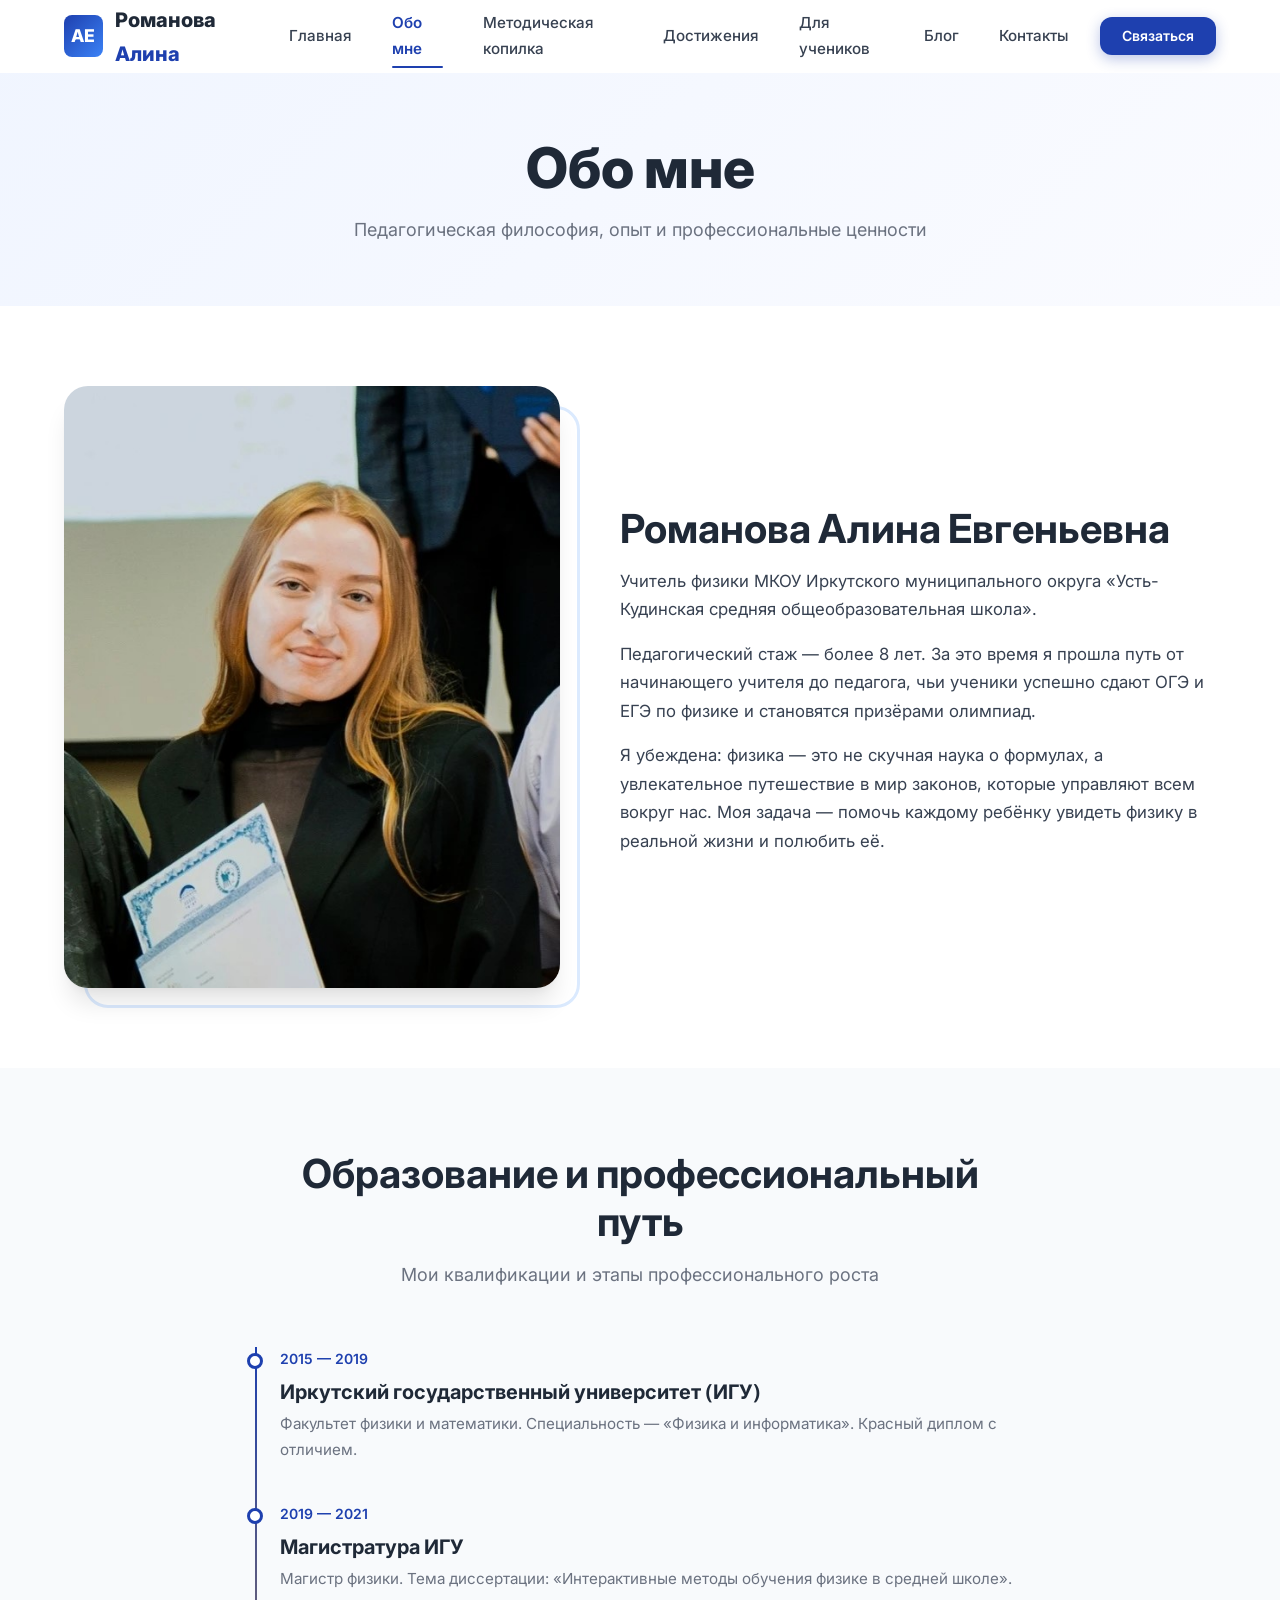
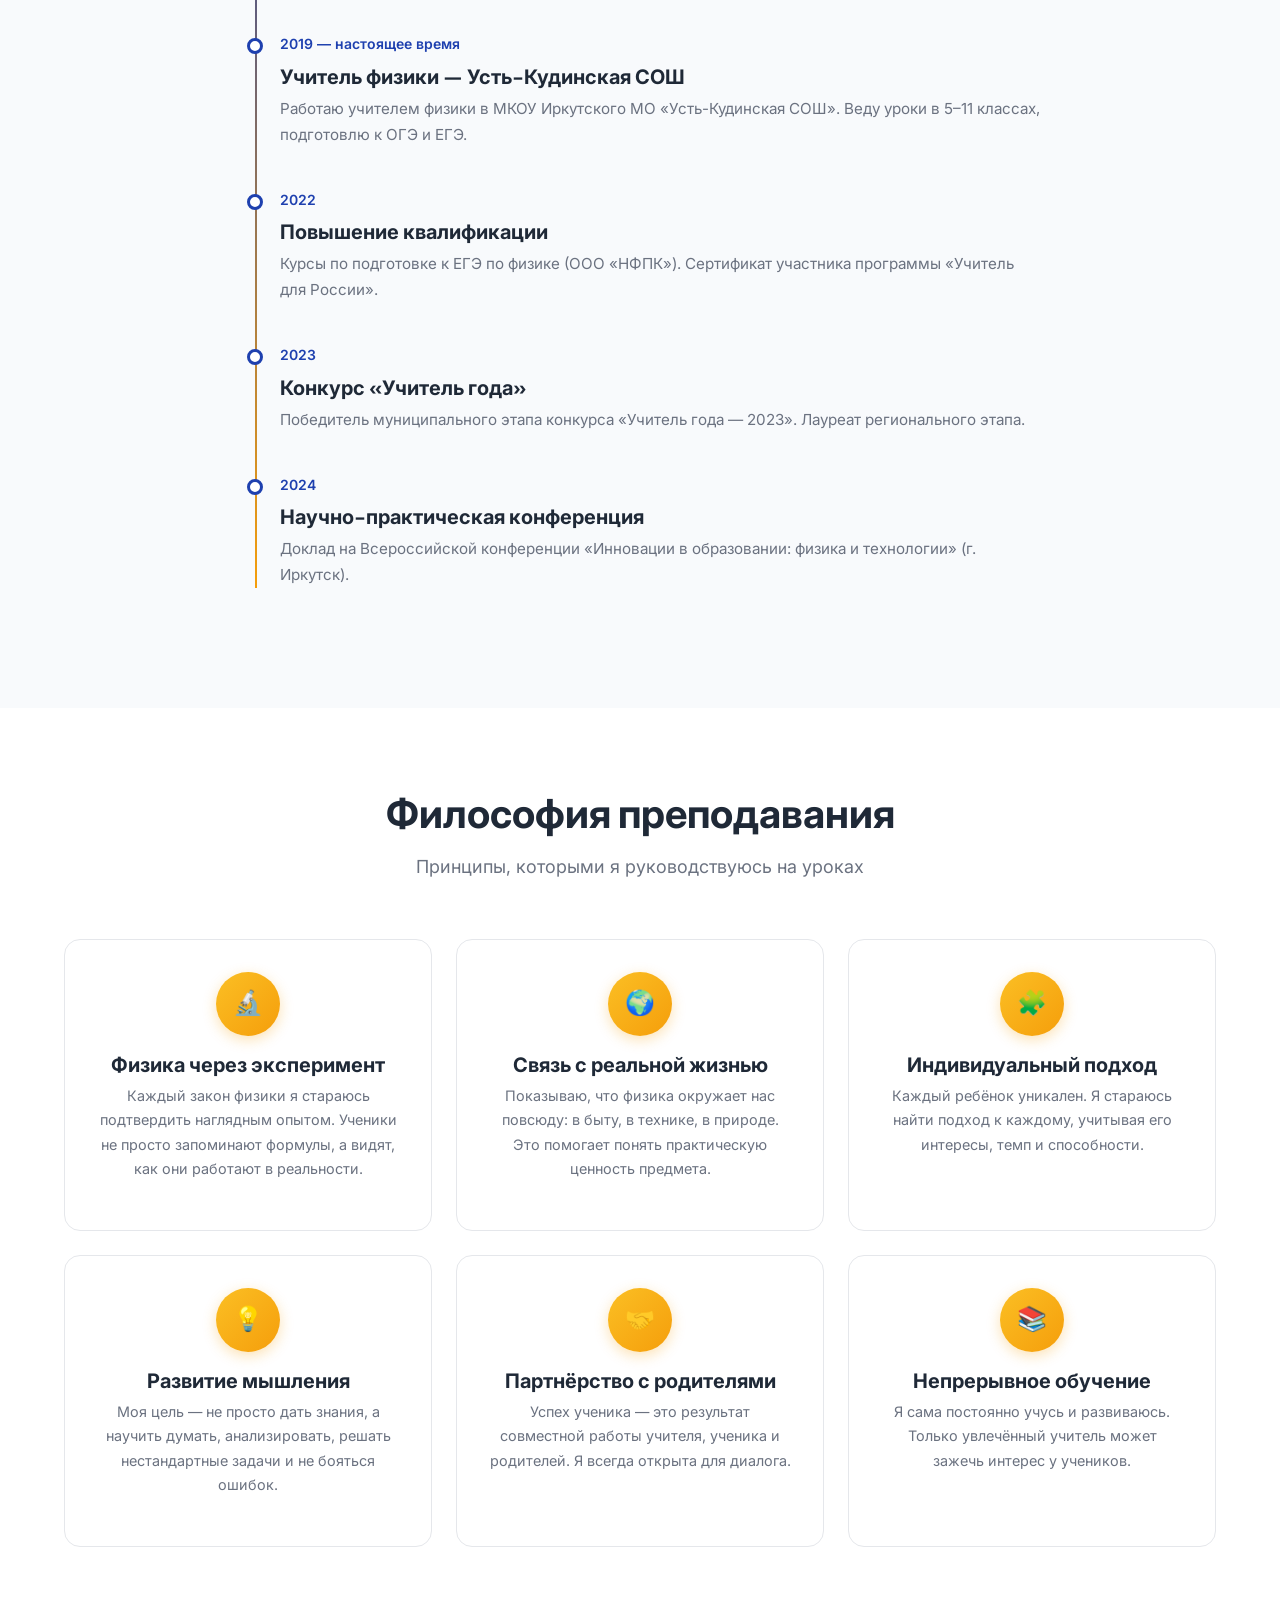
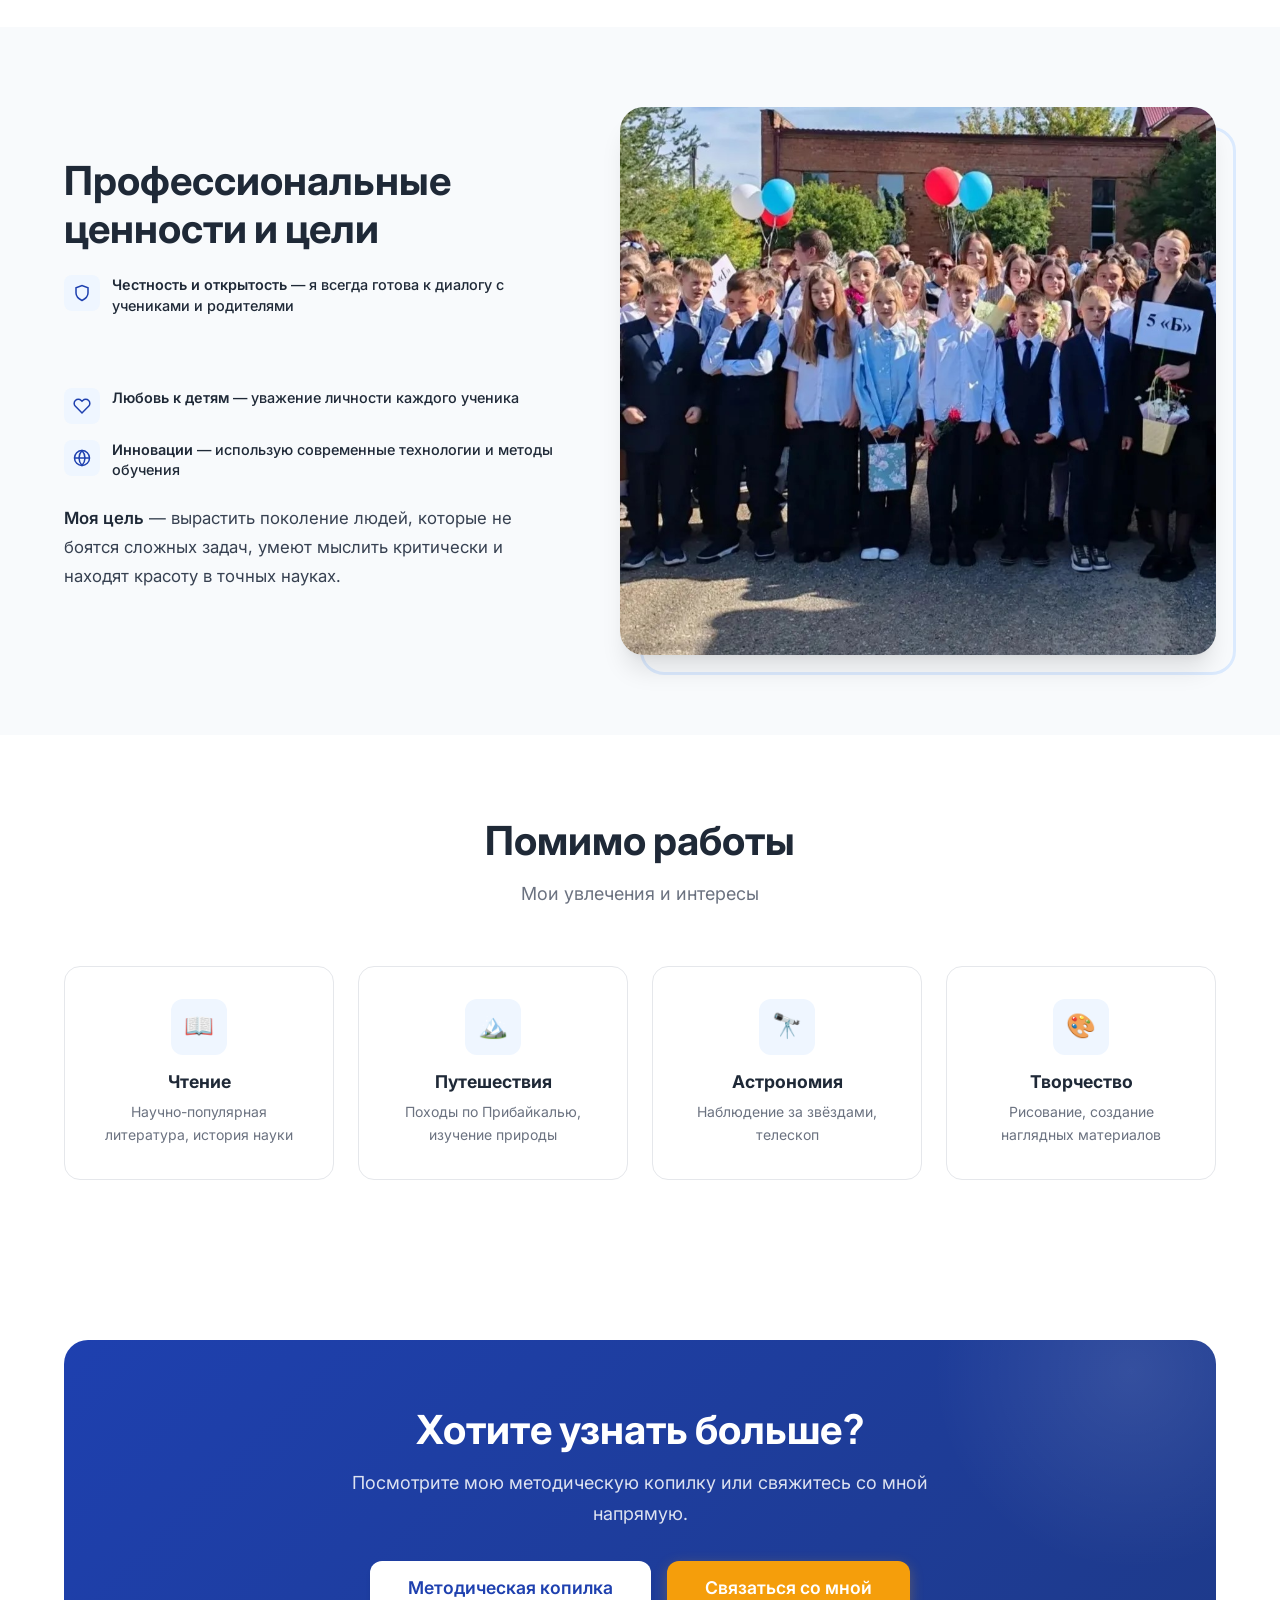
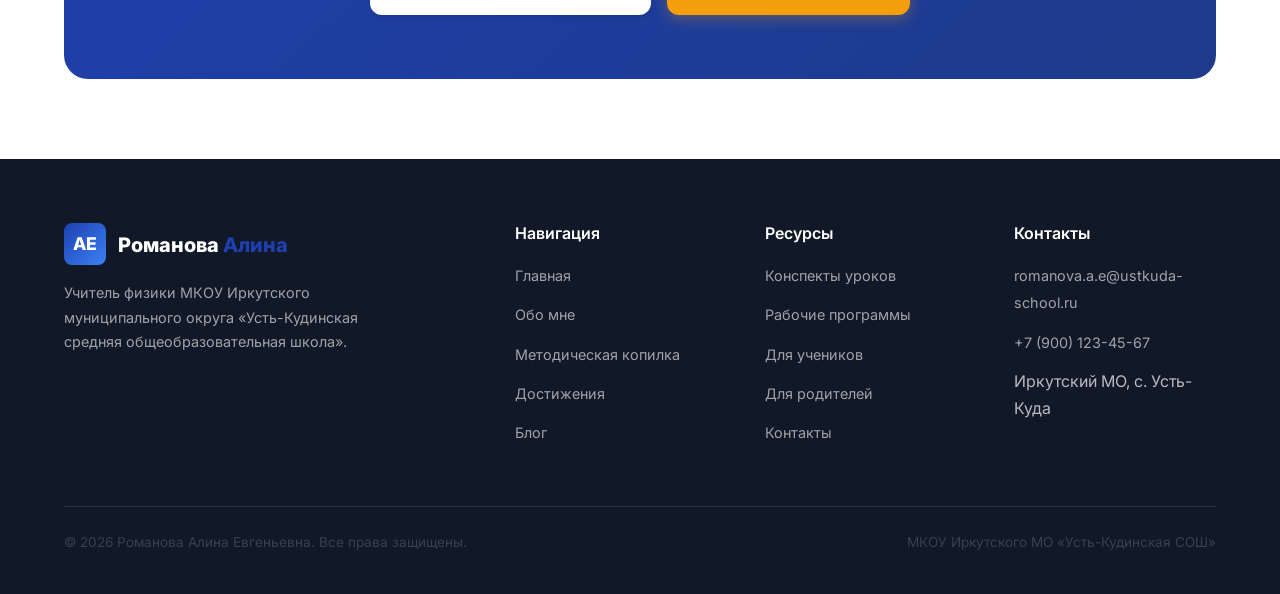
==== about.html @ 82c0e221 "🎓 Первый коммит: персональный сайт педагога" ====
<!DOCTYPE html>
<html lang="ru">
<head>
  <meta charset="UTF-8">
  <meta name="viewport" content="width=device-width, initial-scale=1.0">
  <title>Обо мне — Романова Алина Евгеньевна | Учитель физики</title>
  <meta name="description" content="Биография, философия преподавания и профессиональные ценности учителя физики Романовой Алины Евгеньевны.">
  <meta name="keywords" content="Романова Алина Евгеньевна, учитель физики, биография, философия преподавания">

  <link rel="icon" type="image/svg+xml" href="assets/img/favicon.svg">
  <link rel="preconnect" href="https://fonts.googleapis.com">
  <link rel="preconnect" href="https://fonts.gstatic.com" crossorigin>
  <link href="https://fonts.googleapis.com/css2?family=Inter:wght@400;500;600;700&family=Plus+Jakarta+Sans:wght@600;700;800&display=swap" rel="stylesheet">
  <link rel="stylesheet" href="assets/css/style.css">
</head>
<body>

  <!-- ===== ШАПКА ===== -->
  <header class="header">
    <div class="container header-inner">
      <a href="index.html" class="logo">
        <div class="logo-icon">АЕ</div>
        <div class="logo-text">Романова <span>Алина</span></div>
      </a>
      <nav class="nav">
        <a href="index.html" class="nav-link">Главная</a>
        <a href="about.html" class="nav-link active">Обо мне</a>
        <a href="resources.html" class="nav-link">Методическая копилка</a>
        <a href="achievements.html" class="nav-link">Достижения</a>
        <a href="students.html" class="nav-link">Для учеников</a>
        <a href="blog.html" class="nav-link">Блог</a>
        <a href="contact.html" class="nav-link">Контакты</a>
        <a href="contact.html" class="btn btn-primary btn-sm nav-cta">Связаться</a>
      </nav>
      <button class="mobile-toggle" aria-label="Открыть меню">
        <span></span><span></span><span></span>
      </button>
    </div>
  </header>
  <div class="mobile-menu">
    <a href="index.html" class="nav-link">Главная</a>
    <a href="about.html" class="nav-link active">Обо мне</a>
    <a href="resources.html" class="nav-link">Методическая копилка</a>
    <a href="achievements.html" class="nav-link">Достижения</a>
    <a href="students.html" class="nav-link">Для учеников</a>
    <a href="blog.html" class="nav-link">Блог</a>
    <a href="contact.html" class="nav-link">Контакты</a>
    <a href="contact.html" class="btn btn-primary nav-cta">Связаться со мной</a>
  </div>

  <main>
    <!-- ===== ЗАГОЛОВОК СТРАНИЦЫ ===== -->
    <section class="page-header">
      <div class="container">
        <h1>Обо мне</h1>
        <p>Педагогическая философия, опыт и профессиональные ценности</p>
      </div>
    </section>

    <!-- ===== БИОГРАФИЯ ===== -->
    <section class="section">
      <div class="container">
        <div class="about-preview">
          <div class="about-preview-image animate-on-scroll">
            <img src="assets/img/portrait.jpg" alt="Романова Алина Евгеньевна">
          </div>
          <div class="about-preview-content">
            <h2 class="animate-on-scroll">Романова Алина Евгеньевна</h2>
            <p class="animate-on-scroll">
              Учитель физики МКОУ Иркутского муниципального округа
              «Усть-Кудинская средняя общеобразовательная школа».
            </p>
            <p class="animate-on-scroll">
              Педагогический стаж — более 8 лет. За это время я прошла путь от начинающего
              учителя до педагога, чьи ученики успешно сдают ОГЭ и ЕГЭ по физике и становятся
              призёрами олимпиад.
            </p>
            <p class="animate-on-scroll">
              Я убеждена: физика — это не скучная наука о формулах, а увлекательное путешествие
              в мир законов, которые управляют всем вокруг нас. Моя задача — помочь каждому
              ребёнку увидеть физику в реальной жизни и полюбить её.
            </p>
          </div>
        </div>
      </div>
    </section>

    <!-- ===== ОБРАЗОВАНИЕ И СТАЖ ===== -->
    <section class="section bg-light">
      <div class="container">
        <div class="section-header animate-on-scroll">
          <h2>Образование и профессиональный путь</h2>
          <p>Мои квалификации и этапы профессионального роста</p>
        </div>
        <div class="timeline">
          <div class="timeline-item animate-on-scroll">
            <div class="timeline-date">2015 — 2019</div>
            <div class="timeline-content">
              <h4>Иркутский государственный университет (ИГУ)</h4>
              <p>Факультет физики и математики. Специальность — «Физика и информатика». Красный диплом с отличием.</p>
            </div>
          </div>
          <div class="timeline-item animate-on-scroll">
            <div class="timeline-date">2019 — 2021</div>
            <div class="timeline-content">
              <h4>Магистратура ИГУ</h4>
              <p>Магистр физики. Тема диссертации: «Интерактивные методы обучения физике в средней школе».</p>
            </div>
          </div>
          <div class="timeline-item animate-on-scroll">
            <div class="timeline-date">2019 — настоящее время</div>
            <div class="timeline-content">
              <h4>Учитель физики — Усть-Кудинская СОШ</h4>
              <p>Работаю учителем физики в МКОУ Иркутского МО «Усть-Кудинская СОШ». Веду уроки в 5–11 классах, подготовлю к ОГЭ и ЕГЭ.</p>
            </div>
          </div>
          <div class="timeline-item animate-on-scroll">
            <div class="timeline-date">2022</div>
            <div class="timeline-content">
              <h4>Повышение квалификации</h4>
              <p>Курсы по подготовке к ЕГЭ по физике (ООО «НФПК»). Сертификат участника программы «Учитель для России».</p>
            </div>
          </div>
          <div class="timeline-item animate-on-scroll">
            <div class="timeline-date">2023</div>
            <div class="timeline-content">
              <h4>Конкурс «Учитель года»</h4>
              <p>Победитель муниципального этапа конкурса «Учитель года — 2023». Лауреат регионального этапа.</p>
            </div>
          </div>
          <div class="timeline-item animate-on-scroll">
            <div class="timeline-date">2024</div>
            <div class="timeline-content">
              <h4>Научно-практическая конференция</h4>
              <p>Доклад на Всероссийской конференции «Инновации в образовании: физика и технологии» (г. Иркутск).</p>
            </div>
          </div>
        </div>
      </div>
    </section>

    <!-- ===== ФИЛОСОФИЯ ПРЕПОДАВАНИЯ ===== -->
    <section class="section">
      <div class="container">
        <div class="section-header animate-on-scroll">
          <h2>Философия преподавания</h2>
          <p>Принципы, которыми я руководствуюсь на уроках</p>
        </div>
        <div class="achievements-grid">
          <div class="achievement-card animate-on-scroll">
            <div class="achievement-icon">🔬</div>
            <h4>Физика через эксперимент</h4>
            <p>Каждый закон физики я стараюсь подтвердить наглядным опытом. Ученики не просто запоминают формулы, а видят, как они работают в реальности.</p>
          </div>
          <div class="achievement-card animate-on-scroll animate-delay-1">
            <div class="achievement-icon">🌍</div>
            <h4>Связь с реальной жизнью</h4>
            <p>Показываю, что физика окружает нас повсюду: в быту, в технике, в природе. Это помогает понять практическую ценность предмета.</p>
          </div>
          <div class="achievement-card animate-on-scroll animate-delay-2">
            <div class="achievement-icon">🧩</div>
            <h4>Индивидуальный подход</h4>
            <p>Каждый ребёнок уникален. Я стараюсь найти подход к каждому, учитывая его интересы, темп и способности.</p>
          </div>
          <div class="achievement-card animate-on-scroll animate-delay-3">
            <div class="achievement-icon">💡</div>
            <h4>Развитие мышления</h4>
            <p>Моя цель — не просто дать знания, а научить думать, анализировать, решать нестандартные задачи и не бояться ошибок.</p>
          </div>
          <div class="achievement-card animate-on-scroll animate-delay-4">
            <div class="achievement-icon">🤝</div>
            <h4>Партнёрство с родителями</h4>
            <p>Успех ученика — это результат совместной работы учителя, ученика и родителей. Я всегда открыта для диалога.</p>
          </div>
          <div class="achievement-card animate-on-scroll animate-delay-5">
            <div class="achievement-icon">📚</div>
            <h4>Непрерывное обучение</h4>
            <p>Я сама постоянно учусь и развиваюсь. Только увлечённый учитель может зажечь интерес у учеников.</p>
          </div>
        </div>
      </div>
    </section>

    <!-- ===== ЦЕННОСТИ И ЦЕЛИ ===== -->
    <section class="section bg-light">
      <div class="container">
        <div class="about-preview">
          <div class="about-preview-content">
            <h2 class="animate-on-scroll">Профессиональные ценности и цели</h2>
            <div style="margin-top: 24px;">
              <div class="about-feature animate-on-scroll" style="margin-bottom: 16px;">
                <div class="about-feature-icon">
                  <svg width="18" height="18" viewBox="0 0 24 24" fill="none" stroke="currentColor" stroke-width="2"><path d="M12 22s8-4 8-10V5l-8-3-8 3v7c0 6 8 10 8 10z"/></svg>
                </div>
                <div class="about-feature-text"><strong>Честность и открытость</strong> — я всегда готова к диалогу с учениками и родителями</div>
              </div>
              <div class="about-feature animate-on-scroll" style="margin-bottom: 16px;">
                <div class="about-feature-icon">
                  <svg width="18" height="18" viewBox="0 0 24 24" fill="none" stroke="currentColor" stroke-width="2"><polygon points="12 2 15.09 8.26 22 9.27 17 14.14 18.18 21.02 12 17.77 5.82 21.02 7 14.14 2 9.27 8.91 8.26 12 2"/></svg>
                </div>
                <div class="about-feature-text"><strong>Стремление к совершенству</strong> — каждый урок я стараюсь сделать лучше предыдущего</div>
              </div>
              <div class="about-feature animate-on-scroll" style="margin-bottom: 16px;">
                <div class="about-feature-icon">
                  <svg width="18" height="18" viewBox="0 0 24 24" fill="none" stroke="currentColor" stroke-width="2"><path d="M20.84 4.61a5.5 5.5 0 0 0-7.78 0L12 5.67l-1.06-1.06a5.5 5.5 0 0 0-7.78 7.78l1.06 1.06L12 21.23l7.78-7.78 1.06-1.06a5.5 5.5 0 0 0 0-7.78z"/></svg>
                </div>
                <div class="about-feature-text"><strong>Любовь к детям</strong> — уважение личности каждого ученика</div>
              </div>
              <div class="about-feature animate-on-scroll" style="margin-bottom: 16px;">
                <div class="about-feature-icon">
                  <svg width="18" height="18" viewBox="0 0 24 24" fill="none" stroke="currentColor" stroke-width="2"><circle cx="12" cy="12" r="10"/><line x1="2" y1="12" x2="22" y2="12"/><path d="M12 2a15.3 15.3 0 0 1 4 10 15.3 15.3 0 0 1-4 10 15.3 15.3 0 0 1-4-10 15.3 15.3 0 0 1 4-10z"/></svg>
                </div>
                <div class="about-feature-text"><strong>Инновации</strong> — использую современные технологии и методы обучения</div>
              </div>
            </div>
            <p class="animate-on-scroll" style="margin-top: 24px;">
              <strong>Моя цель</strong> — вырастить поколение людей, которые не боятся сложных задач,
              умеют мыслить критически и находят красоту в точных науках.
            </p>
          </div>
          <div class="about-preview-image animate-on-scroll">
            <img src="assets/img/classroom.jpg" alt="Урок физики в классе">
          </div>
        </div>
      </div>
    </section>

    <!-- ===== ЛИЧНАЯ ЖИЗНЬ ===== -->
    <section class="section">
      <div class="container">
        <div class="section-header animate-on-scroll">
          <h2>Помимо работы</h2>
          <p>Мои увлечения и интересы</p>
        </div>
        <div class="quick-links" style="grid-template-columns: repeat(4, 1fr);">
          <div class="quick-link-card animate-on-scroll">
            <div class="quick-link-icon">📖</div>
            <h4>Чтение</h4>
            <p>Научно-популярная литература, история науки</p>
          </div>
          <div class="quick-link-card animate-on-scroll animate-delay-1">
            <div class="quick-link-icon">🏔️</div>
            <h4>Путешествия</h4>
            <p>Походы по Прибайкалью, изучение природы</p>
          </div>
          <div class="quick-link-card animate-on-scroll animate-delay-2">
            <div class="quick-link-icon">🔭</div>
            <h4>Астрономия</h4>
            <p>Наблюдение за звёздами, телескоп</p>
          </div>
          <div class="quick-link-card animate-on-scroll animate-delay-3">
            <div class="quick-link-icon">🎨</div>
            <h4>Творчество</h4>
            <p>Рисование, создание наглядных материалов</p>
          </div>
        </div>
      </div>
    </section>

    <!-- ===== CTA ===== -->
    <section class="section">
      <div class="container">
        <div class="cta-section animate-on-scroll">
          <h2>Хотите узнать больше?</h2>
          <p>Посмотрите мою методическую копилку или свяжитесь со мной напрямую.</p>
          <div class="cta-buttons">
            <a href="resources.html" class="btn btn-white btn-lg">Методическая копилка</a>
            <a href="contact.html" class="btn btn-accent btn-lg">Связаться со мной</a>
          </div>
        </div>
      </div>
    </section>
  </main>

  <!-- ===== ПОДВАЛ ===== -->
  <footer class="footer">
    <div class="container">
      <div class="footer-grid">
        <div class="footer-brand">
          <a href="index.html" class="logo">
            <div class="logo-icon">АЕ</div>
            <div class="logo-text">Романова <span>Алина</span></div>
          </a>
          <p>Учитель физики МКОУ Иркутского муниципального округа «Усть-Кудинская средняя общеобразовательная школа».</p>
        </div>
        <div>
          <h4 class="footer-title">Навигация</h4>
          <ul class="footer-links">
            <li><a href="index.html">Главная</a></li>
            <li><a href="about.html">Обо мне</a></li>
            <li><a href="resources.html">Методическая копилка</a></li>
            <li><a href="achievements.html">Достижения</a></li>
            <li><a href="blog.html">Блог</a></li>
          </ul>
        </div>
        <div>
          <h4 class="footer-title">Ресурсы</h4>
          <ul class="footer-links">
            <li><a href="resources.html">Конспекты уроков</a></li>
            <li><a href="resources.html">Рабочие программы</a></li>
            <li><a href="students.html">Для учеников</a></li>
            <li><a href="students.html">Для родителей</a></li>
            <li><a href="contact.html">Контакты</a></li>
          </ul>
        </div>
        <div>
          <h4 class="footer-title">Контакты</h4>
          <ul class="footer-links">
            <li><a href="mailto:romanova.a.e@ustkuda-school.ru">romanova.a.e@ustkuda-school.ru</a></li>
            <li><a href="tel:+79001234567">+7 (900) 123-45-67</a></li>
            <li>Иркутский МО, с. Усть-Куда</li>
          </ul>
        </div>
      </div>
      <div class="footer-bottom">
        <p>© 2026 Романова Алина Евгеньевна. Все права защищены.</p>
        <p>МКОУ Иркутского МО «Усть-Кудинская СОШ»</p>
      </div>
    </div>
  </footer>

  <button class="back-to-top" aria-label="Наверх">↑</button>
  <script src="assets/js/main.js"></script>
</body>
</html>
---- assets/css/style.css ----
/* ============================================
   🎨 ДИЗАЙН-СИСТЕМА — Сайт педагога
   Романова Алина Евгеньевна — Учитель физики
   ============================================ */

/* --- 1. Переменные --- */
:root {
  /* Цвета */
  --primary: #1e40af;
  --primary-dark: #1e3a8a;
  --primary-light: #3b82f6;
  --primary-50: #eff6ff;
  --primary-100: #dbeafe;

  --accent: #f59e0b;
  --accent-dark: #d97706;
  --accent-light: #fbbf24;

  --success: #10b981;
  --warning: #f59e0b;
  --error: #ef4444;

  --text-dark: #1f2937;
  --text-body: #374151;
  --text-muted: #6b7280;
  --text-light: #9ca3af;

  --bg-white: #ffffff;
  --bg-light: #f8fafc;
  --bg-gray: #f3f4f6;
  --bg-dark: #111827;

  --border: #e5e7eb;
  --border-light: #f3f4f6;

  /* Типографика */
  --font-heading: 'Plus Jakarta Sans', 'Inter', sans-serif;
  --font-body: 'Inter', -apple-system, BlinkMacSystemFont, sans-serif;

  /* Размеры */
  --container: 1200px;
  --container-narrow: 900px;
  --header-height: 72px;
  --radius-sm: 8px;
  --radius: 12px;
  --radius-lg: 16px;
  --radius-xl: 24px;

  /* Тени */
  --shadow-sm: 0 1px 2px rgba(0, 0, 0, 0.05);
  --shadow: 0 4px 6px -1px rgba(0, 0, 0, 0.07), 0 2px 4px -2px rgba(0, 0, 0, 0.05);
  --shadow-md: 0 10px 15px -3px rgba(0, 0, 0, 0.08), 0 4px 6px -4px rgba(0, 0, 0, 0.05);
  --shadow-lg: 0 20px 25px -5px rgba(0, 0, 0, 0.1), 0 8px 10px -6px rgba(0, 0, 0, 0.05);
  --shadow-xl: 0 25px 50px -12px rgba(0, 0, 0, 0.15);

  /* Переходы */
  --transition: 0.3s cubic-bezier(0.4, 0, 0.2, 1);
  --transition-fast: 0.15s ease;
}

/* --- 2. Сброс и база --- */
*, *::before, *::after {
  margin: 0;
  padding: 0;
  box-sizing: border-box;
}

html {
  scroll-behavior: smooth;
  font-size: 16px;
  -webkit-font-smoothing: antialiased;
  -moz-osx-font-smoothing: grayscale;
}

body {
  font-family: var(--font-body);
  color: var(--text-body);
  background-color: var(--bg-white);
  line-height: 1.7;
  overflow-x: hidden;
}

img {
  max-width: 100%;
  height: auto;
  display: block;
}

a {
  text-decoration: none;
  color: var(--primary);
  transition: color var(--transition-fast);
}

a:hover {
  color: var(--primary-dark);
}

ul, ol {
  list-style: none;
}

button {
  cursor: pointer;
  border: none;
  background: none;
  font-family: inherit;
}

input, textarea, select {
  font-family: inherit;
  font-size: inherit;
}

/* --- 3. Типографика --- */
h1, h2, h3, h4, h5, h6 {
  font-family: var(--font-heading);
  color: var(--text-dark);
  line-height: 1.2;
  font-weight: 700;
}

h1 { font-size: clamp(2.25rem, 5vw, 3.5rem); font-weight: 800; }
h2 { font-size: clamp(1.75rem, 4vw, 2.5rem); }
h3 { font-size: clamp(1.25rem, 3vw, 1.75rem); }
h4 { font-size: 1.25rem; }
h5 { font-size: 1.125rem; }
h6 { font-size: 1rem; }

p {
  margin-bottom: 1rem;
  color: var(--text-body);
}

strong {
  color: var(--text-dark);
  font-weight: 600;
}

/* --- 4. Контейнеры и сетка --- */
.container {
  width: 100%;
  max-width: var(--container);
  margin: 0 auto;
  padding: 0 24px;
}

.container-narrow {
  max-width: var(--container-narrow);
}

.section {
  padding: 80px 0;
}

.section-sm {
  padding: 48px 0;
}

.section-lg {
  padding: 100px 0;
}

.section-header {
  text-align: center;
  max-width: 680px;
  margin: 0 auto 56px;
}

.section-header h2 {
  margin-bottom: 16px;
}

.section-header p {
  font-size: 1.125rem;
  color: var(--text-muted);
}

/* --- 5. Кнопки --- */
.btn {
  display: inline-flex;
  align-items: center;
  justify-content: center;
  gap: 8px;
  padding: 14px 28px;
  border-radius: var(--radius);
  font-size: 1rem;
  font-weight: 600;
  text-align: center;
  transition: all var(--transition);
  cursor: pointer;
  border: 2px solid transparent;
  line-height: 1;
}

.btn-primary {
  background: var(--primary);
  color: white;
  box-shadow: 0 4px 14px rgba(30, 64, 175, 0.3);
}

.btn-primary:hover {
  background: var(--primary-dark);
  color: white;
  transform: translateY(-2px);
  box-shadow: 0 6px 20px rgba(30, 64, 175, 0.4);
}

.btn-accent {
  background: var(--accent);
  color: white;
  box-shadow: 0 4px 14px rgba(245, 158, 11, 0.3);
}

.btn-accent:hover {
  background: var(--accent-dark);
  color: white;
  transform: translateY(-2px);
  box-shadow: 0 6px 20px rgba(245, 158, 11, 0.4);
}

.btn-outline {
  background: transparent;
  color: var(--primary);
  border-color: var(--primary);
}

.btn-outline:hover {
  background: var(--primary);
  color: white;
  transform: translateY(-2px);
}

.btn-white {
  background: white;
  color: var(--primary);
  box-shadow: var(--shadow);
}

.btn-white:hover {
  background: var(--bg-light);
  color: var(--primary-dark);
  transform: translateY(-2px);
}

.btn-lg {
  padding: 16px 36px;
  font-size: 1.1rem;
}

.btn-sm {
  padding: 10px 20px;
  font-size: 0.875rem;
}

.btn-icon {
  width: 48px;
  height: 48px;
  padding: 0;
  border-radius: 50%;
}

/* --- 6. Шапка --- */
.header {
  position: fixed;
  top: 0;
  left: 0;
  right: 0;
  z-index: 1000;
  background: rgba(255, 255, 255, 0.95);
  backdrop-filter: blur(12px);
  -webkit-backdrop-filter: blur(12px);
  border-bottom: 1px solid transparent;
  transition: all var(--transition);
}

.header.scrolled {
  border-bottom-color: var(--border);
  box-shadow: var(--shadow);
}

.header-inner {
  display: flex;
  align-items: center;
  justify-content: space-between;
  height: var(--header-height);
}

.logo {
  display: flex;
  align-items: center;
  gap: 12px;
  font-family: var(--font-heading);
  font-weight: 800;
  font-size: 1.25rem;
  color: var(--text-dark);
}

.logo-icon {
  width: 42px;
  height: 42px;
  background: linear-gradient(135deg, var(--primary), var(--primary-light));
  border-radius: var(--radius-sm);
  display: flex;
  align-items: center;
  justify-content: center;
  color: white;
  font-size: 1.1rem;
  font-weight: 800;
}

.logo-text span {
  color: var(--primary);
}

/* Навигация */
.nav {
  display: flex;
  align-items: center;
  gap: 8px;
}

.nav-link {
  padding: 10px 16px;
  border-radius: var(--radius-sm);
  font-weight: 500;
  font-size: 0.95rem;
  color: var(--text-body);
  transition: all var(--transition-fast);
  position: relative;
}

.nav-link:hover {
  color: var(--primary);
  background: var(--primary-50);
}

.nav-link.active {
  color: var(--primary);
  font-weight: 600;
}

.nav-link.active::after {
  content: '';
  position: absolute;
  bottom: 4px;
  left: 16px;
  right: 16px;
  height: 2px;
  background: var(--primary);
  border-radius: 2px;
}

.nav-cta {
  margin-left: 8px;
}

/* Мобильное меню */
.mobile-toggle {
  display: none;
  flex-direction: column;
  gap: 5px;
  padding: 8px;
  z-index: 1001;
}

.mobile-toggle span {
  display: block;
  width: 24px;
  height: 2px;
  background: var(--text-dark);
  border-radius: 2px;
  transition: all var(--transition);
}

.mobile-toggle.active span:nth-child(1) {
  transform: rotate(45deg) translate(5px, 5px);
}

.mobile-toggle.active span:nth-child(2) {
  opacity: 0;
}

.mobile-toggle.active span:nth-child(3) {
  transform: rotate(-45deg) translate(5px, -5px);
}

.mobile-menu {
  display: none;
  position: fixed;
  top: var(--header-height);
  left: 0;
  right: 0;
  bottom: 0;
  background: white;
  padding: 24px;
  z-index: 999;
  overflow-y: auto;
  transform: translateX(100%);
  transition: transform var(--transition);
}

.mobile-menu.open {
  transform: translateX(0);
}

.mobile-menu .nav-link {
  display: block;
  padding: 14px 0;
  font-size: 1.1rem;
  border-bottom: 1px solid var(--border-light);
}

.mobile-menu .nav-cta {
  margin: 16px 0 0;
}

.mobile-menu .btn {
  width: 100%;
}

/* --- 7. Hero секция --- */
.hero {
  padding: calc(var(--header-height) + 60px) 0 80px;
  background: linear-gradient(135deg, #f0f5ff 0%, #fafbff 50%, #fff8f0 100%);
  position: relative;
  overflow: hidden;
}

.hero::before {
  content: '';
  position: absolute;
  top: -50%;
  right: -20%;
  width: 700px;
  height: 700px;
  background: radial-gradient(circle, rgba(59, 130, 246, 0.08) 0%, transparent 70%);
  border-radius: 50%;
}

.hero::after {
  content: '';
  position: absolute;
  bottom: -30%;
  left: -10%;
  width: 500px;
  height: 500px;
  background: radial-gradient(circle, rgba(245, 158, 11, 0.06) 0%, transparent 70%);
  border-radius: 50%;
}

.hero-inner {
  display: grid;
  grid-template-columns: 1fr 1fr;
  gap: 60px;
  align-items: center;
  position: relative;
  z-index: 1;
}

.hero-content {
  max-width: 560px;
}

.hero-badge {
  display: inline-flex;
  align-items: center;
  gap: 8px;
  padding: 8px 16px;
  background: white;
  border-radius: 50px;
  font-size: 0.875rem;
  font-weight: 500;
  color: var(--primary);
  box-shadow: var(--shadow-sm);
  border: 1px solid var(--primary-100);
  margin-bottom: 24px;
}

.hero-badge .dot {
  width: 8px;
  height: 8px;
  background: var(--success);
  border-radius: 50%;
  animation: pulse 2s infinite;
}

@keyframes pulse {
  0%, 100% { opacity: 1; }
  50% { opacity: 0.5; }
}

.hero h1 {
  margin-bottom: 20px;
  line-height: 1.1;
}

.hero h1 .highlight {
  color: var(--primary);
  position: relative;
}

.hero h1 .highlight::after {
  content: '';
  position: absolute;
  bottom: 4px;
  left: 0;
  right: 0;
  height: 8px;
  background: var(--accent-light);
  opacity: 0.4;
  z-index: -1;
  border-radius: 4px;
}

.hero-subtitle {
  font-size: 1.25rem;
  color: var(--text-muted);
  margin-bottom: 32px;
  line-height: 1.6;
}

.hero-buttons {
  display: flex;
  gap: 16px;
  flex-wrap: wrap;
  margin-bottom: 40px;
}

.hero-stats {
  display: flex;
  gap: 40px;
  padding-top: 32px;
  border-top: 1px solid var(--border);
}

.hero-stat {
  display: flex;
  flex-direction: column;
}

.hero-stat-number {
  font-family: var(--font-heading);
  font-size: 1.75rem;
  font-weight: 800;
  color: var(--primary);
}

.hero-stat-label {
  font-size: 0.875rem;
  color: var(--text-muted);
}

/* Hero изображение */
.hero-image {
  position: relative;
}

.hero-image-main {
  width: 100%;
  border-radius: var(--radius-xl);
  box-shadow: var(--shadow-xl);
  object-fit: cover;
  aspect-ratio: 4/5;
}

.hero-image-badge {
  position: absolute;
  bottom: -20px;
  left: -20px;
  background: white;
  padding: 16px 24px;
  border-radius: var(--radius-lg);
  box-shadow: var(--shadow-lg);
  display: flex;
  align-items: center;
  gap: 12px;
}

.hero-image-badge-icon {
  width: 44px;
  height: 44px;
  background: var(--primary-50);
  border-radius: 50%;
  display: flex;
  align-items: center;
  justify-content: center;
  color: var(--primary);
  font-size: 1.25rem;
}

.hero-image-badge-text {
  font-size: 0.875rem;
  font-weight: 600;
  color: var(--text-dark);
}

.hero-image-badge-text span {
  display: block;
  font-size: 0.75rem;
  font-weight: 400;
  color: var(--text-muted);
}

/* --- 8. Карточки быстрых ссылок --- */
.quick-links {
  display: grid;
  grid-template-columns: repeat(4, 1fr);
  gap: 24px;
}

.quick-link-card {
  background: white;
  border: 1px solid var(--border);
  border-radius: var(--radius-lg);
  padding: 32px 24px;
  text-align: center;
  transition: all var(--transition);
  position: relative;
  overflow: hidden;
}

.quick-link-card::before {
  content: '';
  position: absolute;
  top: 0;
  left: 0;
  right: 0;
  height: 3px;
  background: linear-gradient(90deg, var(--primary), var(--primary-light));
  transform: scaleX(0);
  transition: transform var(--transition);
}

.quick-link-card:hover {
  transform: translateY(-4px);
  box-shadow: var(--shadow-lg);
  border-color: transparent;
}

.quick-link-card:hover::before {
  transform: scaleX(1);
}

.quick-link-icon {
  width: 56px;
  height: 56px;
  margin: 0 auto 16px;
  background: var(--primary-50);
  border-radius: var(--radius);
  display: flex;
  align-items: center;
  justify-content: center;
  color: var(--primary);
  font-size: 1.5rem;
  transition: all var(--transition);
}

.quick-link-card:hover .quick-link-icon {
  background: var(--primary);
  color: white;
  transform: scale(1.1);
}

.quick-link-card h4 {
  margin-bottom: 8px;
  font-size: 1.1rem;
}

.quick-link-card p {
  font-size: 0.875rem;
  color: var(--text-muted);
  margin: 0;
}

/* --- 9. Обо мне (превью) --- */
.about-preview {
  display: grid;
  grid-template-columns: 1fr 1.2fr;
  gap: 60px;
  align-items: center;
}

.about-preview-image {
  position: relative;
}

.about-preview-image img {
  border-radius: var(--radius-xl);
  box-shadow: var(--shadow-lg);
  object-fit: cover;
}

.about-preview-image::before {
  content: '';
  position: absolute;
  top: 20px;
  right: -20px;
  bottom: -20px;
  left: 20px;
  border: 3px solid var(--primary-100);
  border-radius: var(--radius-xl);
  z-index: -1;
}

.about-preview-content h2 {
  margin-bottom: 16px;
}

.about-preview-content p {
  margin-bottom: 16px;
  font-size: 1.05rem;
}

.about-features {
  display: grid;
  grid-template-columns: 1fr 1fr;
  gap: 16px;
  margin: 24px 0 32px;
}

.about-feature {
  display: flex;
  align-items: flex-start;
  gap: 12px;
}

.about-feature-icon {
  width: 36px;
  height: 36px;
  min-width: 36px;
  background: var(--primary-50);
  border-radius: var(--radius-sm);
  display: flex;
  align-items: center;
  justify-content: center;
  color: var(--primary);
  font-size: 1rem;
}

.about-feature-text {
  font-size: 0.9rem;
  font-weight: 500;
  color: var(--text-dark);
  line-height: 1.4;
}

/* --- 10. Статистика --- */
.stats-section {
  background: linear-gradient(135deg, var(--primary) 0%, var(--primary-dark) 100%);
  padding: 64px 0;
  position: relative;
  overflow: hidden;
}

.stats-section::before {
  content: '';
  position: absolute;
  top: 0;
  left: 0;
  right: 0;
  bottom: 0;
  background: url("data:image/svg+xml,%3Csvg width='60' height='60' viewBox='0 0 60 60' xmlns='http://www.w3.org/2000/svg'%3E%3Cg fill='none' fill-rule='evenodd'%3E%3Cg fill='%23ffffff' fill-opacity='0.05'%3E%3Cpath d='M36 34v-4h-2v4h-4v2h4v4h2v-4h4v-2h-4zm0-30V0h-2v4h-4v2h4v4h2V6h4V4h-4zM6 34v-4H4v4H0v2h4v4h2v-4h4v-2H6zM6 4V0H4v4H0v2h4v4h2V6h4V4H6z'/%3E%3C/g%3E%3C/g%3E%3C/svg%3E");
}

.stats-grid {
  display: grid;
  grid-template-columns: repeat(4, 1fr);
  gap: 32px;
  position: relative;
  z-index: 1;
}

.stat-item {
  text-align: center;
  color: white;
}

.stat-number {
  font-family: var(--font-heading);
  font-size: 3rem;
  font-weight: 800;
  margin-bottom: 8px;
}

.stat-number .suffix {
  color: var(--accent-light);
}

.stat-label {
  font-size: 1rem;
  opacity: 0.9;
}

/* --- 11. Карточки ресурсов --- */
.resources-grid {
  display: grid;
  grid-template-columns: repeat(3, 1fr);
  gap: 24px;
}

.resource-card {
  background: white;
  border: 1px solid var(--border);
  border-radius: var(--radius-lg);
  overflow: hidden;
  transition: all var(--transition);
  display: flex;
  flex-direction: column;
}

.resource-card:hover {
  transform: translateY(-4px);
  box-shadow: var(--shadow-lg);
  border-color: transparent;
}

.resource-card-preview {
  height: 180px;
  background: linear-gradient(135deg, var(--primary-50) 0%, #f0f4ff 100%);
  display: flex;
  align-items: center;
  justify-content: center;
  position: relative;
  overflow: hidden;
}

.resource-card-preview::before {
  content: '';
  position: absolute;
  inset: 0;
  background: url("data:image/svg+xml,%3Csvg width='40' height='40' viewBox='0 0 40 40' xmlns='http://www.w3.org/2000/svg'%3E%3Cg fill='%231e40af' fill-opacity='0.05'%3E%3Cpath d='M20 20h20v20H20z'/%3E%3C/g%3E%3C/svg%3E");
}

.resource-card-icon {
  width: 64px;
  height: 64px;
  background: white;
  border-radius: var(--radius-lg);
  display: flex;
  align-items: center;
  justify-content: center;
  box-shadow: var(--shadow);
  position: relative;
  z-index: 1;
}

.resource-card-icon svg {
  width: 28px;
  height: 28px;
  color: var(--primary);
}

.resource-card-badge {
  position: absolute;
  top: 12px;
  right: 12px;
  padding: 4px 12px;
  background: white;
  border-radius: 50px;
  font-size: 0.75rem;
  font-weight: 600;
  color: var(--primary);
  box-shadow: var(--shadow-sm);
  z-index: 2;
}

.resource-card-body {
  padding: 24px;
  flex: 1;
  display: flex;
  flex-direction: column;
}

.resource-card-meta {
  display: flex;
  gap: 12px;
  margin-bottom: 12px;
}

.resource-card-meta span {
  font-size: 0.8rem;
  color: var(--text-muted);
  display: flex;
  align-items: center;
  gap: 4px;
}

.resource-card h4 {
  margin-bottom: 8px;
  font-size: 1.1rem;
}

.resource-card p {
  font-size: 0.9rem;
  color: var(--text-muted);
  flex: 1;
  margin-bottom: 16px;
}

.resource-card-footer {
  display: flex;
  gap: 8px;
}

.resource-card-footer .btn {
  flex: 1;
  padding: 10px 16px;
  font-size: 0.875rem;
}

/* --- 12. Фильтры ресурсов --- */
.filter-bar {
  display: flex;
  gap: 12px;
  flex-wrap: wrap;
  justify-content: center;
  margin-bottom: 48px;
}

.filter-btn {
  padding: 10px 24px;
  border-radius: 50px;
  border: 2px solid var(--border);
  background: white;
  font-size: 0.9rem;
  font-weight: 500;
  color: var(--text-body);
  transition: all var(--transition-fast);
}

.filter-btn:hover {
  border-color: var(--primary-light);
  color: var(--primary);
}

.filter-btn.active {
  background: var(--primary);
  border-color: var(--primary);
  color: white;
}

/* --- 13. Блог --- */
.blog-grid {
  display: grid;
  grid-template-columns: repeat(3, 1fr);
  gap: 24px;
}

.blog-card {
  background: white;
  border: 1px solid var(--border);
  border-radius: var(--radius-lg);
  overflow: hidden;
  transition: all var(--transition);
}

.blog-card:hover {
  transform: translateY(-4px);
  box-shadow: var(--shadow-lg);
}

.blog-card-image {
  height: 200px;
  overflow: hidden;
  background: var(--bg-gray);
}

.blog-card-image img {
  width: 100%;
  height: 100%;
  object-fit: cover;
  transition: transform var(--transition);
}

.blog-card:hover .blog-card-image img {
  transform: scale(1.05);
}

.blog-card-body {
  padding: 24px;
}

.blog-card-meta {
  display: flex;
  gap: 16px;
  margin-bottom: 12px;
}

.blog-card-meta span {
  font-size: 0.8rem;
  color: var(--text-muted);
}

.blog-card h4 {
  margin-bottom: 8px;
  font-size: 1.1rem;
  line-height: 1.4;
}

.blog-card p {
  font-size: 0.9rem;
  color: var(--text-muted);
  margin-bottom: 16px;
}

.blog-card-link {
  font-size: 0.9rem;
  font-weight: 600;
  color: var(--primary);
  display: inline-flex;
  align-items: center;
  gap: 4px;
}

.blog-card-link:hover {
  gap: 8px;
}

/* --- 14. Достижения --- */
.achievements-grid {
  display: grid;
  grid-template-columns: repeat(3, 1fr);
  gap: 24px;
}

.achievement-card {
  background: white;
  border: 1px solid var(--border);
  border-radius: var(--radius-lg);
  padding: 32px;
  text-align: center;
  transition: all var(--transition);
}

.achievement-card:hover {
  transform: translateY(-4px);
  box-shadow: var(--shadow-lg);
}

.achievement-icon {
  width: 64px;
  height: 64px;
  margin: 0 auto 16px;
  background: linear-gradient(135deg, var(--accent-light), var(--accent));
  border-radius: 50%;
  display: flex;
  align-items: center;
  justify-content: center;
  font-size: 1.5rem;
  color: white;
  box-shadow: 0 4px 14px rgba(245, 158, 11, 0.3);
}

.achievement-card h4 {
  margin-bottom: 8px;
}

.achievement-card p {
  font-size: 0.9rem;
  color: var(--text-muted);
}

.achievement-card .date {
  display: inline-block;
  margin-top: 12px;
  padding: 4px 12px;
  background: var(--primary-50);
  border-radius: 50px;
  font-size: 0.8rem;
  font-weight: 500;
  color: var(--primary);
}

/* --- 15. Галерея --- */
.gallery-grid {
  display: grid;
  grid-template-columns: repeat(4, 1fr);
  gap: 16px;
}

.gallery-item {
  border-radius: var(--radius-lg);
  overflow: hidden;
  aspect-ratio: 1;
  position: relative;
  cursor: pointer;
}

.gallery-item img {
  width: 100%;
  height: 100%;
  object-fit: cover;
  transition: transform var(--transition);
}

.gallery-item:hover img {
  transform: scale(1.1);
}

.gallery-item-overlay {
  position: absolute;
  inset: 0;
  background: linear-gradient(to top, rgba(0,0,0,0.7) 0%, transparent 50%);
  display: flex;
  align-items: flex-end;
  padding: 16px;
  opacity: 0;
  transition: opacity var(--transition);
}

.gallery-item:hover .gallery-item-overlay {
  opacity: 1;
}

.gallery-item-overlay span {
  color: white;
  font-size: 0.875rem;
  font-weight: 500;
}

/* --- 16. Отзывы --- */
.testimonials-grid {
  display: grid;
  grid-template-columns: repeat(3, 1fr);
  gap: 24px;
}

.testimonial-card {
  background: white;
  border: 1px solid var(--border);
  border-radius: var(--radius-lg);
  padding: 32px;
  position: relative;
}

.testimonial-card::before {
  content: '"';
  position: absolute;
  top: 16px;
  right: 24px;
  font-size: 5rem;
  font-family: Georgia, serif;
  color: var(--primary-100);
  line-height: 1;
}

.testimonial-text {
  font-size: 1rem;
  font-style: italic;
  color: var(--text-body);
  margin-bottom: 24px;
  position: relative;
  z-index: 1;
}

.testimonial-author {
  display: flex;
  align-items: center;
  gap: 12px;
}

.testimonial-avatar {
  width: 48px;
  height: 48px;
  border-radius: 50%;
  background: var(--primary-50);
  display: flex;
  align-items: center;
  justify-content: center;
  font-weight: 700;
  color: var(--primary);
  font-size: 1rem;
}

.testimonial-author-info h5 {
  font-size: 0.95rem;
  margin: 0;
}

.testimonial-author-info p {
  font-size: 0.8rem;
  color: var(--text-muted);
  margin: 0;
}

/* --- 17. Формы --- */
.form-group {
  margin-bottom: 20px;
}

.form-label {
  display: block;
  margin-bottom: 8px;
  font-weight: 500;
  font-size: 0.9rem;
  color: var(--text-dark);
}

.form-input,
.form-textarea,
.form-select {
  width: 100%;
  padding: 14px 16px;
  border: 2px solid var(--border);
  border-radius: var(--radius);
  font-size: 1rem;
  color: var(--text-dark);
  background: white;
  transition: all var(--transition-fast);
}

.form-input:focus,
.form-textarea:focus,
.form-select:focus {
  outline: none;
  border-color: var(--primary);
  box-shadow: 0 0 0 4px var(--primary-50);
}

.form-input::placeholder,
.form-textarea::placeholder {
  color: var(--text-light);
}

.form-textarea {
  min-height: 140px;
  resize: vertical;
}

.form-row {
  display: grid;
  grid-template-columns: 1fr 1fr;
  gap: 16px;
}

/* --- 18. Контакты --- */
.contact-grid {
  display: grid;
  grid-template-columns: 1fr 1.2fr;
  gap: 60px;
}

.contact-info-item {
  display: flex;
  align-items: flex-start;
  gap: 16px;
  margin-bottom: 24px;
}

.contact-info-icon {
  width: 48px;
  height: 48px;
  min-width: 48px;
  background: var(--primary-50);
  border-radius: var(--radius);
  display: flex;
  align-items: center;
  justify-content: center;
  color: var(--primary);
  font-size: 1.25rem;
}

.contact-info-text h5 {
  margin-bottom: 4px;
  font-size: 1rem;
}

.contact-info-text p {
  font-size: 0.9rem;
  color: var(--text-muted);
  margin: 0;
}

.contact-info-text a {
  color: var(--primary);
  font-weight: 500;
}

.social-links {
  display: flex;
  gap: 12px;
  margin-top: 24px;
}

.social-link {
  width: 44px;
  height: 44px;
  border-radius: 50%;
  background: var(--bg-gray);
  display: flex;
  align-items: center;
  justify-content: center;
  color: var(--text-muted);
  transition: all var(--transition-fast);
}

.social-link:hover {
  background: var(--primary);
  color: white;
  transform: translateY(-2px);
}

/* --- 19. FAQ --- */
.faq-list {
  max-width: 800px;
  margin: 0 auto;
}

.faq-item {
  border: 1px solid var(--border);
  border-radius: var(--radius);
  margin-bottom: 12px;
  overflow: hidden;
  transition: all var(--transition-fast);
}

.faq-item.active {
  border-color: var(--primary-light);
  box-shadow: 0 0 0 4px var(--primary-50);
}

.faq-question {
  width: 100%;
  padding: 20px 24px;
  display: flex;
  align-items: center;
  justify-content: space-between;
  background: none;
  text-align: left;
  font-size: 1rem;
  font-weight: 600;
  color: var(--text-dark);
  transition: all var(--transition-fast);
}

.faq-question:hover {
  color: var(--primary);
}

.faq-icon {
  width: 24px;
  height: 24px;
  min-width: 24px;
  display: flex;
  align-items: center;
  justify-content: center;
  transition: transform var(--transition);
  color: var(--text-muted);
}

.faq-item.active .faq-icon {
  transform: rotate(45deg);
  color: var(--primary);
}

.faq-answer {
  max-height: 0;
  overflow: hidden;
  transition: max-height var(--transition);
}

.faq-answer-inner {
  padding: 0 24px 20px;
  font-size: 0.95rem;
  color: var(--text-muted);
  line-height: 1.7;
}

/* --- 20. CTA секция --- */
.cta-section {
  background: linear-gradient(135deg, var(--primary) 0%, var(--primary-dark) 100%);
  border-radius: var(--radius-xl);
  padding: 64px;
  text-align: center;
  color: white;
  position: relative;
  overflow: hidden;
}

.cta-section::before {
  content: '';
  position: absolute;
  top: -50%;
  right: -10%;
  width: 400px;
  height: 400px;
  background: radial-gradient(circle, rgba(255,255,255,0.1) 0%, transparent 70%);
  border-radius: 50%;
}

.cta-section h2 {
  color: white;
  margin-bottom: 16px;
}

.cta-section p {
  color: rgba(255,255,255,0.85);
  font-size: 1.125rem;
  max-width: 600px;
  margin: 0 auto 32px;
}

.cta-buttons {
  display: flex;
  gap: 16px;
  justify-content: center;
  flex-wrap: wrap;
  position: relative;
  z-index: 1;
}

/* --- 21. Подвал --- */
.footer {
  background: var(--bg-dark);
  color: rgba(255,255,255,0.7);
  padding: 64px 0 0;
}

.footer-grid {
  display: grid;
  grid-template-columns: 2fr 1fr 1fr 1fr;
  gap: 48px;
  padding-bottom: 48px;
  border-bottom: 1px solid rgba(255,255,255,0.1);
}

.footer-brand .logo {
  color: white;
  margin-bottom: 16px;
}

.footer-brand p {
  color: rgba(255,255,255,0.6);
  font-size: 0.9rem;
  max-width: 300px;
}

.footer-title {
  color: white;
  font-size: 1rem;
  font-weight: 600;
  margin-bottom: 20px;
}

.footer-links li {
  margin-bottom: 12px;
}

.footer-links a {
  color: rgba(255,255,255,0.6);
  font-size: 0.9rem;
  transition: all var(--transition-fast);
}

.footer-links a:hover {
  color: var(--accent-light);
  padding-left: 4px;
}

.footer-bottom {
  padding: 24px 0;
  display: flex;
  align-items: center;
  justify-content: space-between;
  font-size: 0.85rem;
  color: rgba(255,255,255,0.5);
}

.footer-bottom a {
  color: rgba(255,255,255,0.7);
}

/* --- 22. Хлебные крошки --- */
.breadcrumbs {
  padding: calc(var(--header-height) + 32px) 0 24px;
  background: var(--bg-light);
}

.breadcrumbs-inner {
  display: flex;
  align-items: center;
  gap: 8px;
  font-size: 0.875rem;
}

.breadcrumbs a {
  color: var(--text-muted);
}

.breadcrumbs a:hover {
  color: var(--primary);
}

.breadcrumbs .separator {
  color: var(--text-light);
}

.breadcrumbs .current {
  color: var(--text-dark);
  font-weight: 500;
}

/* --- 23. Заголовок страницы --- */
.page-header {
  padding: calc(var(--header-height) + 60px) 0 60px;
  background: linear-gradient(135deg, #f0f5ff 0%, #fafbff 100%);
  text-align: center;
}

.page-header h1 {
  margin-bottom: 16px;
}

.page-header p {
  font-size: 1.125rem;
  color: var(--text-muted);
  max-width: 600px;
  margin: 0 auto;
}

/* --- 24. Таймлайн --- */
.timeline {
  position: relative;
  max-width: 800px;
  margin: 0 auto;
  padding-left: 40px;
}

.timeline::before {
  content: '';
  position: absolute;
  left: 15px;
  top: 0;
  bottom: 0;
  width: 2px;
  background: linear-gradient(to bottom, var(--primary), var(--accent));
}

.timeline-item {
  position: relative;
  margin-bottom: 40px;
}

.timeline-item::before {
  content: '';
  position: absolute;
  left: -33px;
  top: 6px;
  width: 16px;
  height: 16px;
  background: white;
  border: 3px solid var(--primary);
  border-radius: 50%;
}

.timeline-date {
  font-size: 0.875rem;
  font-weight: 600;
  color: var(--primary);
  margin-bottom: 8px;
}

.timeline-content h4 {
  margin-bottom: 8px;
}

.timeline-content p {
  font-size: 0.95rem;
  color: var(--text-muted);
}

/* --- 25. Анимации --- */
@keyframes fadeInUp {
  from {
    opacity: 0;
    transform: translateY(30px);
  }
  to {
    opacity: 1;
    transform: translateY(0);
  }
}

@keyframes fadeIn {
  from { opacity: 0; }
  to { opacity: 1; }
}

.animate-on-scroll {
  opacity: 0;
  transform: translateY(30px);
  transition: all 0.6s cubic-bezier(0.4, 0, 0.2, 1);
}

.animate-on-scroll.animated {
  opacity: 1;
  transform: translateY(0);
}

.animate-delay-1 { transition-delay: 0.1s; }
.animate-delay-2 { transition-delay: 0.2s; }
.animate-delay-3 { transition-delay: 0.3s; }
.animate-delay-4 { transition-delay: 0.4s; }

/* --- 26. Кнопка «Наверх» --- */
.back-to-top {
  position: fixed;
  bottom: 24px;
  right: 24px;
  width: 48px;
  height: 48px;
  background: var(--primary);
  color: white;
  border-radius: 50%;
  display: flex;
  align-items: center;
  justify-content: center;
  box-shadow: var(--shadow-lg);
  opacity: 0;
  visibility: hidden;
  transform: translateY(20px);
  transition: all var(--transition);
  z-index: 999;
  font-size: 1.25rem;
}

.back-to-top.visible {
  opacity: 1;
  visibility: visible;
  transform: translateY(0);
}

.back-to-top:hover {
  background: var(--primary-dark);
  transform: translateY(-4px);
}

/* --- 27. Адаптивность --- */
@media (max-width: 1024px) {
  .hero-inner {
    grid-template-columns: 1fr;
    gap: 40px;
  }

  .hero-content {
    max-width: 100%;
    text-align: center;
  }

  .hero-buttons {
    justify-content: center;
  }

  .hero-stats {
    justify-content: center;
  }

  .hero-image {
    max-width: 400px;
    margin: 0 auto;
  }

  .quick-links {
    grid-template-columns: repeat(2, 1fr);
  }

  .resources-grid,
  .blog-grid,
  .testimonials-grid,
  .achievements-grid {
    grid-template-columns: repeat(2, 1fr);
  }

  .stats-grid {
    grid-template-columns: repeat(2, 1fr);
    gap: 40px;
  }

  .about-preview {
    grid-template-columns: 1fr;
  }

  .about-preview-image {
    max-width: 400px;
    margin: 0 auto;
  }

  .contact-grid {
    grid-template-columns: 1fr;
    gap: 40px;
  }

  .footer-grid {
    grid-template-columns: 1fr 1fr;
    gap: 32px;
  }

  .gallery-grid {
    grid-template-columns: repeat(3, 1fr);
  }
}

@media (max-width: 768px) {
  .section {
    padding: 60px 0;
  }

  .section-lg {
    padding: 80px 0;
  }

  .nav {
    display: none;
  }

  .mobile-toggle {
    display: flex;
  }

  .mobile-menu {
    display: block;
  }

  .header-cta {
    display: none;
  }

  .hero {
    padding: calc(var(--header-height) + 40px) 0 60px;
  }

  .hero-stats {
    flex-direction: column;
    gap: 20px;
    align-items: center;
  }

  .hero-image-badge {
    left: 10px;
    bottom: -10px;
  }

  .quick-links {
    grid-template-columns: 1fr;
  }

  .resources-grid,
  .blog-grid,
  .testimonials-grid,
  .achievements-grid {
    grid-template-columns: 1fr;
  }

  .stats-grid {
    grid-template-columns: 1fr 1fr;
    gap: 24px;
  }

  .stat-number {
    font-size: 2rem;
  }

  .gallery-grid {
    grid-template-columns: repeat(2, 1fr);
  }

  .form-row {
    grid-template-columns: 1fr;
  }

  .cta-section {
    padding: 40px 24px;
  }

  .footer-grid {
    grid-template-columns: 1fr;
    gap: 24px;
  }

  .footer-bottom {
    flex-direction: column;
    gap: 12px;
    text-align: center;
  }

  .page-header {
    padding: calc(var(--header-height) + 40px) 0 40px;
  }

  .filter-bar {
    gap: 8px;
  }

  .filter-btn {
    padding: 8px 16px;
    font-size: 0.8rem;
  }
}

@media (max-width: 480px) {
  .container {
    padding: 0 16px;
  }

  .hero-buttons {
    flex-direction: column;
  }

  .hero-buttons .btn {
    width: 100%;
  }

  .about-features {
    grid-template-columns: 1fr;
  }

  .stats-grid {
    grid-template-columns: 1fr;
  }

  .resource-card-footer {
    flex-direction: column;
  }
}

/* --- 28. Утилиты --- */
.text-center { text-align: center; }
.text-left { text-align: left; }
.mt-0 { margin-top: 0; }
.mb-0 { margin-bottom: 0; }
.mt-1 { margin-top: 8px; }
.mt-2 { margin-top: 16px; }
.mt-3 { margin-top: 24px; }
.mt-4 { margin-top: 32px; }
.mt-5 { margin-top: 48px; }
.mb-1 { margin-bottom: 8px; }
.mb-2 { margin-bottom: 16px; }
.mb-3 { margin-bottom: 24px; }
.mb-4 { margin-bottom: 32px; }
.mb-5 { margin-bottom: 48px; }

.bg-light { background: var(--bg-light); }
.bg-primary-50 { background: var(--primary-50); }

.divider {
  height: 1px;
  background: var(--border);
  margin: 40px 0;
}

/* --- 29. Дополнительные компоненты --- */
.tag {
  display: inline-flex;
  align-items: center;
  padding: 4px 12px;
  border-radius: 50px;
  font-size: 0.8rem;
  font-weight: 500;
}

.tag-primary {
  background: var(--primary-50);
  color: var(--primary);
}

.tag-accent {
  background: #fef3c7;
  color: var(--accent-dark);
}

.tag-success {
  background: #d1fae5;
  color: #065f46;
}

.info-card {
  background: var(--bg-light);
  border-radius: var(--radius-lg);
  padding: 32px;
  border: 1px solid var(--border);
}

.info-card h4 {
  margin-bottom: 12px;
  display: flex;
  align-items: center;
  gap: 8px;
}

.info-card p {
  font-size: 0.95rem;
  color: var(--text-muted);
  margin: 0;
}

.notice {
  padding: 16px 20px;
  border-radius: var(--radius);
  display: flex;
  align-items: flex-start;
  gap: 12px;
  margin-bottom: 24px;
}

.notice-info {
  background: var(--primary-50);
  border: 1px solid var(--primary-100);
  color: var(--primary-dark);
}

.notice-warning {
  background: #fffbeb;
  border: 1px solid #fde68a;
  color: #92400e;
}

.notice-icon {
  font-size: 1.25rem;
  flex-shrink: 0;
}

/* --- 30. Печать --- */
@media print {
  .header, .footer, .back-to-top, .cta-section {
    display: none;
  }

  .section {
    padding: 20px 0;
  }
}
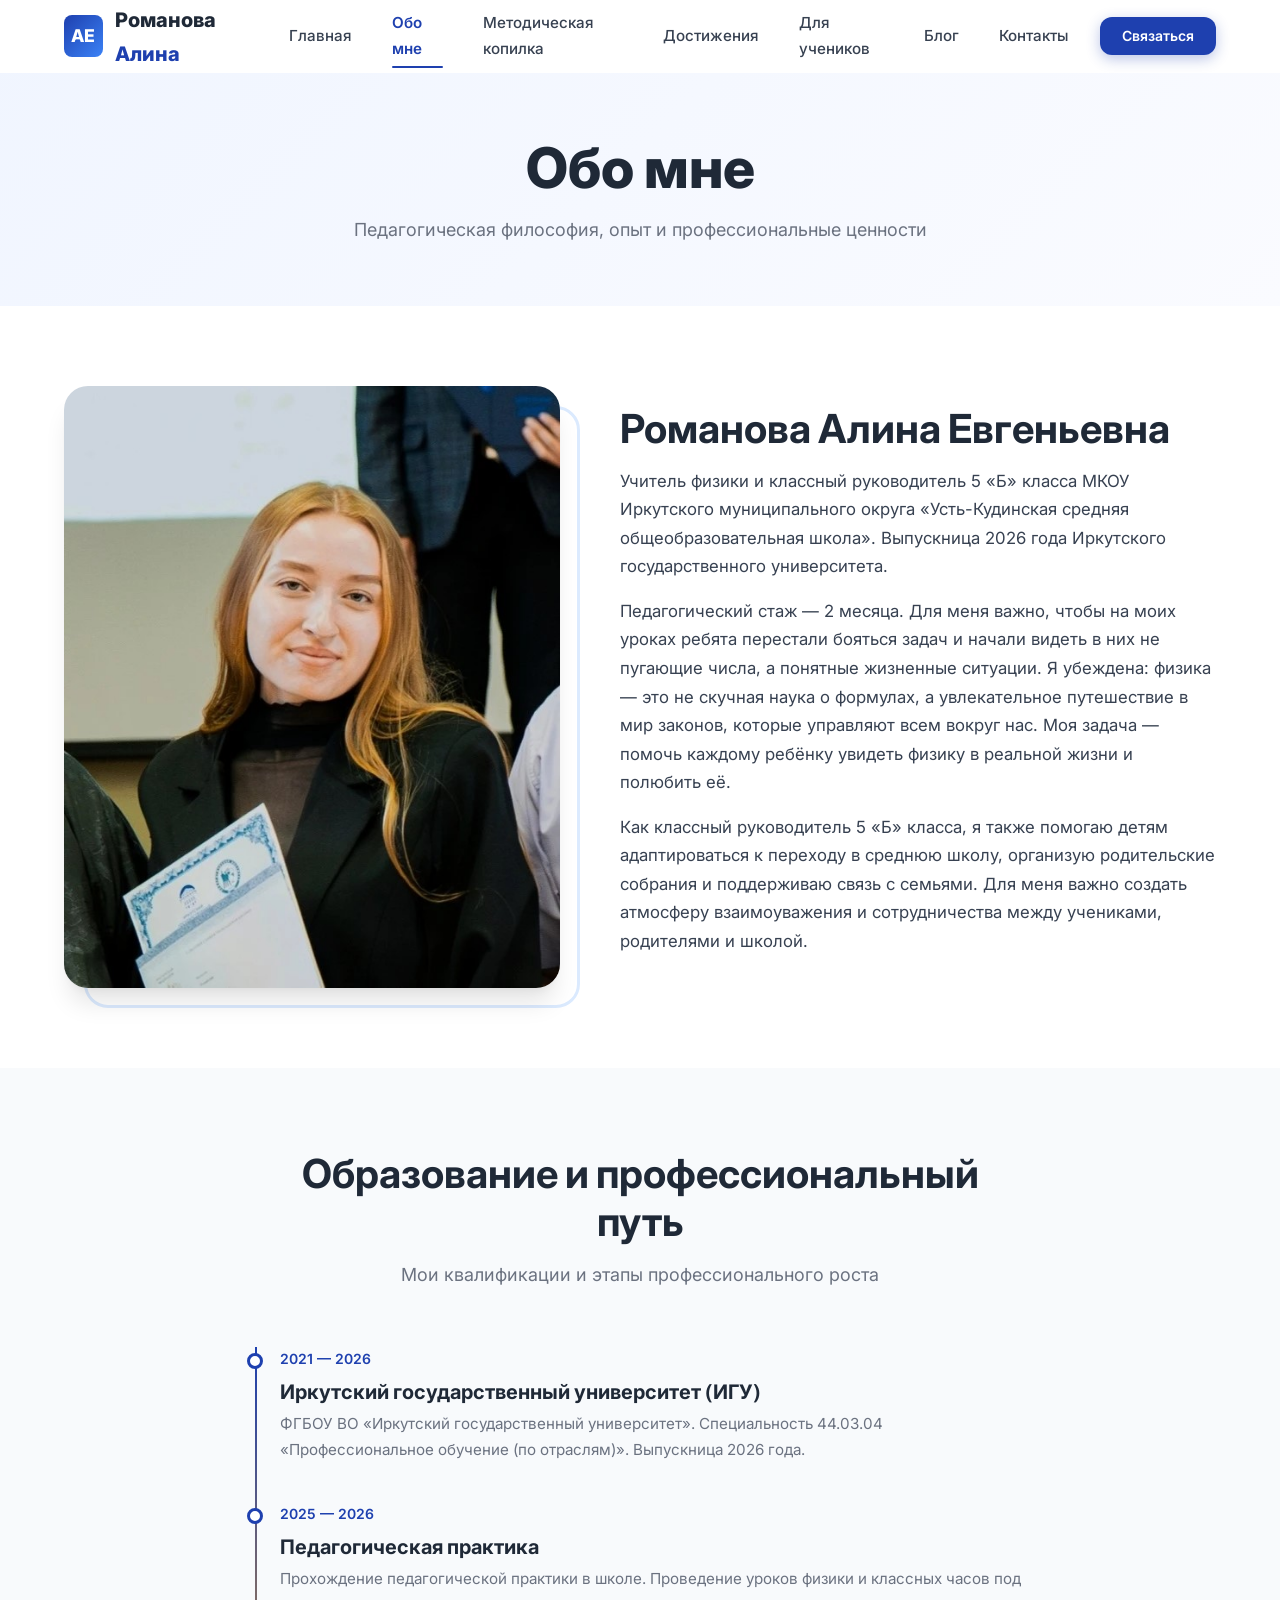
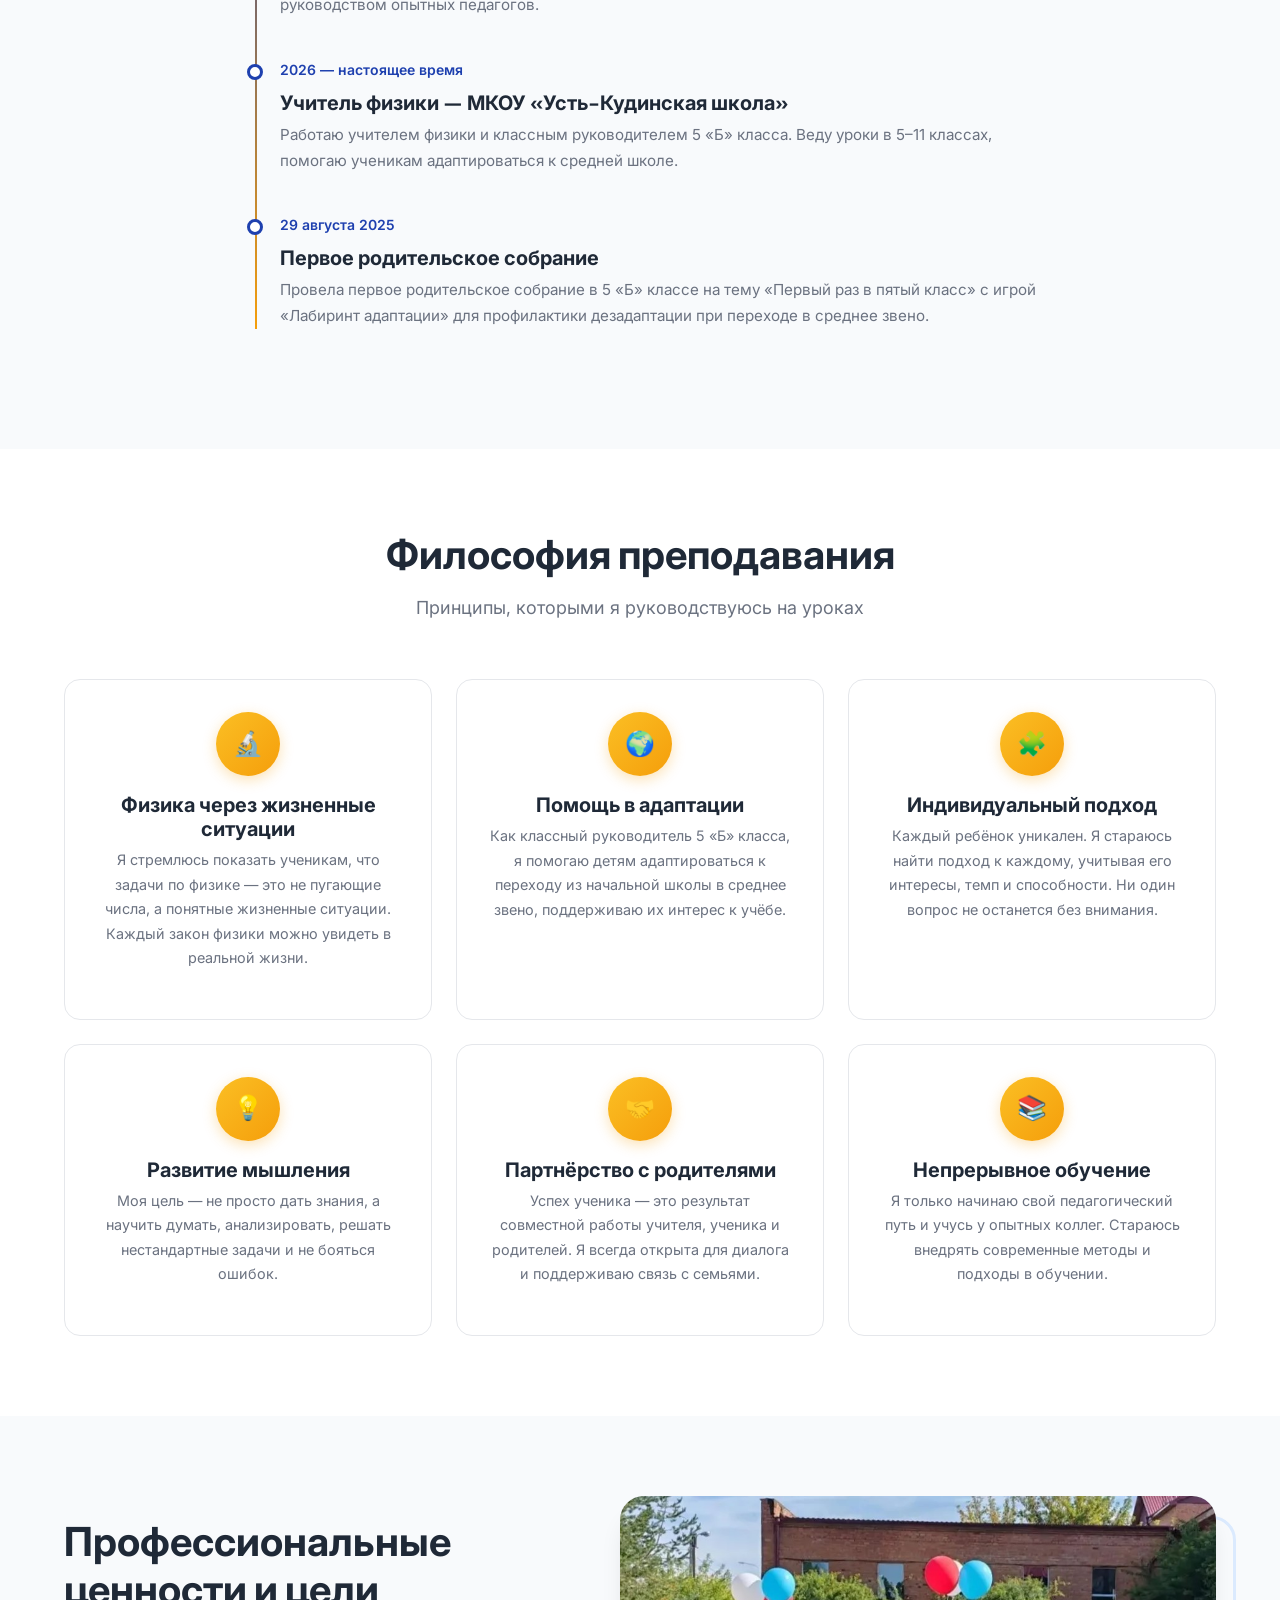
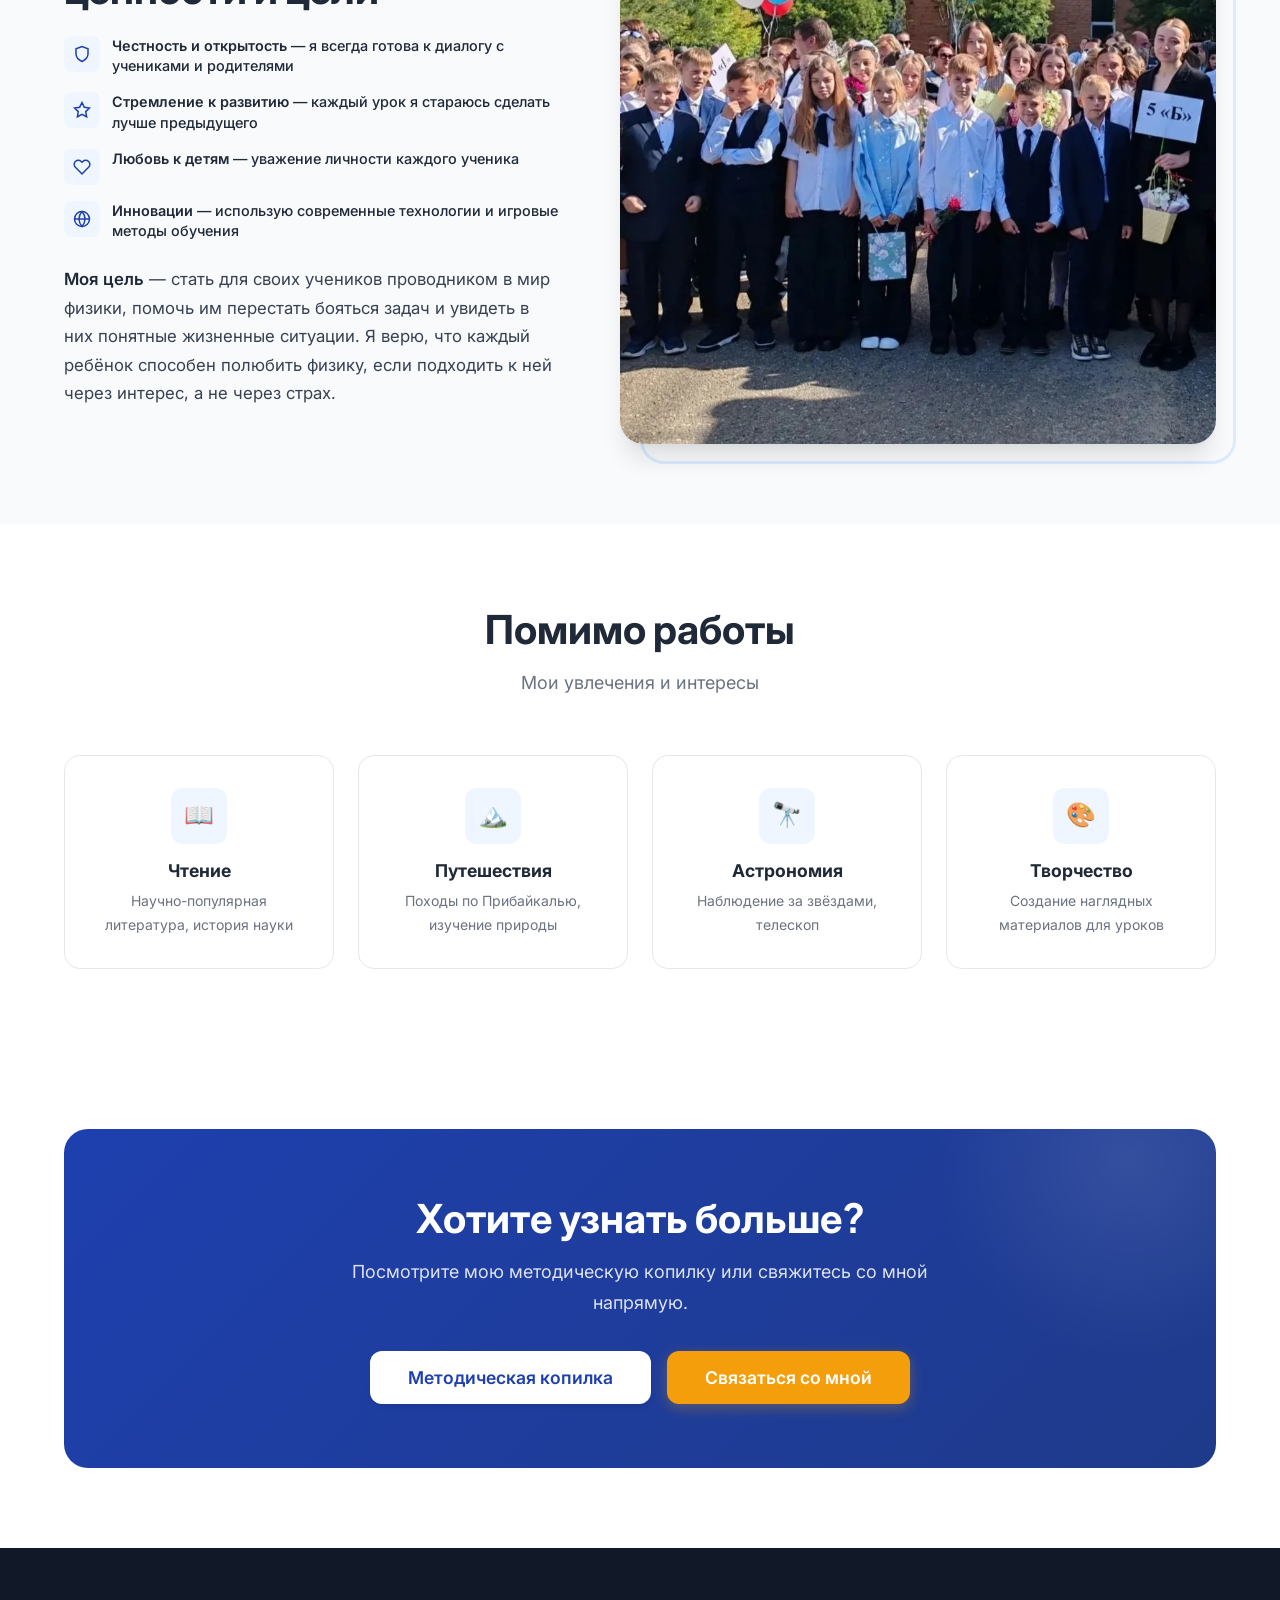
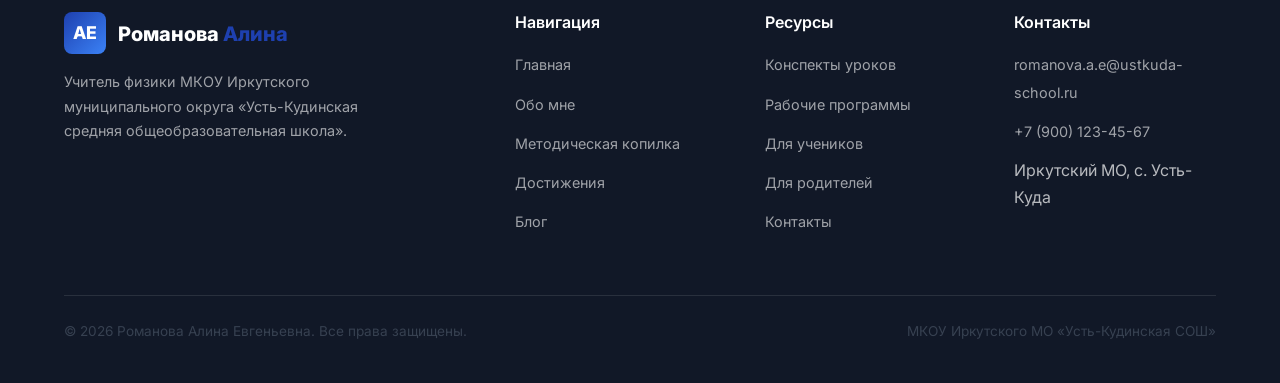
==== commit f2a1429d: "📝 Обновление контента: реальные данные педагога, информация о классном руководстве" ====
--- a/about.html
+++ b/about.html
@@ -67,18 +67,24 @@
           <div class="about-preview-content">
             <h2 class="animate-on-scroll">Романова Алина Евгеньевна</h2>
             <p class="animate-on-scroll">
-              Учитель физики МКОУ Иркутского муниципального округа
-              «Усть-Кудинская средняя общеобразовательная школа».
+              Учитель физики и классный руководитель 5 «Б» класса
+              МКОУ Иркутского муниципального округа «Усть-Кудинская средняя
+              общеобразовательная школа». Выпускница 2026 года Иркутского
+              государственного университета.
             </p>
             <p class="animate-on-scroll">
-              Педагогический стаж — более 8 лет. За это время я прошла путь от начинающего
-              учителя до педагога, чьи ученики успешно сдают ОГЭ и ЕГЭ по физике и становятся
-              призёрами олимпиад.
+              Педагогический стаж — 2 месяца. Для меня важно, чтобы на моих уроках
+              ребята перестали бояться задач и начали видеть в них не пугающие числа,
+              а понятные жизненные ситуации. Я убеждена: физика — это не скучная наука
+              о формулах, а увлекательное путешествие в мир законов, которые управляют
+              всем вокруг нас. Моя задача — помочь каждому ребёнку увидеть физику
+              в реальной жизни и полюбить её.
             </p>
             <p class="animate-on-scroll">
-              Я убеждена: физика — это не скучная наука о формулах, а увлекательное путешествие
-              в мир законов, которые управляют всем вокруг нас. Моя задача — помочь каждому
-              ребёнку увидеть физику в реальной жизни и полюбить её.
+              Как классный руководитель 5 «Б» класса, я также помогаю детям адаптироваться
+              к переходу в среднюю школу, организую родительские собрания и поддерживаю
+              связь с семьями. Для меня важно создать атмосферу взаимоуважения
+              и сотрудничества между учениками, родителями и школой.
             </p>
           </div>
         </div>
@@ -94,45 +100,31 @@
         </div>
         <div class="timeline">
           <div class="timeline-item animate-on-scroll">
-            <div class="timeline-date">2015 — 2019</div>
+            <div class="timeline-date">2021 — 2026</div>
             <div class="timeline-content">
               <h4>Иркутский государственный университет (ИГУ)</h4>
-              <p>Факультет физики и математики. Специальность — «Физика и информатика». Красный диплом с отличием.</p>
+              <p>ФГБОУ ВО «Иркутский государственный университет». Специальность 44.03.04 «Профессиональное обучение (по отраслям)». Выпускница 2026 года.</p>
             </div>
           </div>
           <div class="timeline-item animate-on-scroll">
-            <div class="timeline-date">2019 — 2021</div>
+            <div class="timeline-date">2025 — 2026</div>
             <div class="timeline-content">
-              <h4>Магистратура ИГУ</h4>
-              <p>Магистр физики. Тема диссертации: «Интерактивные методы обучения физике в средней школе».</p>
+              <h4>Педагогическая практика</h4>
+              <p>Прохождение педагогической практики в школе. Проведение уроков физики и классных часов под руководством опытных педагогов.</p>
             </div>
           </div>
           <div class="timeline-item animate-on-scroll">
-            <div class="timeline-date">2019 — настоящее время</div>
+            <div class="timeline-date">2026 — настоящее время</div>
             <div class="timeline-content">
-              <h4>Учитель физики — Усть-Кудинская СОШ</h4>
-              <p>Работаю учителем физики в МКОУ Иркутского МО «Усть-Кудинская СОШ». Веду уроки в 5–11 классах, подготовлю к ОГЭ и ЕГЭ.</p>
+              <h4>Учитель физики — МКОУ «Усть-Кудинская школа»</h4>
+              <p>Работаю учителем физики и классным руководителем 5 «Б» класса. Веду уроки в 5–11 классах, помогаю ученикам адаптироваться к средней школе.</p>
             </div>
           </div>
           <div class="timeline-item animate-on-scroll">
-            <div class="timeline-date">2022</div>
+            <div class="timeline-date">29 августа 2025</div>
             <div class="timeline-content">
-              <h4>Повышение квалификации</h4>
-              <p>Курсы по подготовке к ЕГЭ по физике (ООО «НФПК»). Сертификат участника программы «Учитель для России».</p>
-            </div>
-          </div>
-          <div class="timeline-item animate-on-scroll">
-            <div class="timeline-date">2023</div>
-            <div class="timeline-content">
-              <h4>Конкурс «Учитель года»</h4>
-              <p>Победитель муниципального этапа конкурса «Учитель года — 2023». Лауреат регионального этапа.</p>
-            </div>
-          </div>
-          <div class="timeline-item animate-on-scroll">
-            <div class="timeline-date">2024</div>
-            <div class="timeline-content">
-              <h4>Научно-практическая конференция</h4>
-              <p>Доклад на Всероссийской конференции «Инновации в образовании: физика и технологии» (г. Иркутск).</p>
+              <h4>Первое родительское собрание</h4>
+              <p>Провела первое родительское собрание в 5 «Б» классе на тему «Первый раз в пятый класс» с игрой «Лабиринт адаптации» для профилактики дезадаптации при переходе в среднее звено.</p>
             </div>
           </div>
         </div>
@@ -149,18 +141,18 @@
         <div class="achievements-grid">
           <div class="achievement-card animate-on-scroll">
             <div class="achievement-icon">🔬</div>
-            <h4>Физика через эксперимент</h4>
-            <p>Каждый закон физики я стараюсь подтвердить наглядным опытом. Ученики не просто запоминают формулы, а видят, как они работают в реальности.</p>
+            <h4>Физика через жизненные ситуации</h4>
+            <p>Я стремлюсь показать ученикам, что задачи по физике — это не пугающие числа, а понятные жизненные ситуации. Каждый закон физики можно увидеть в реальной жизни.</p>
           </div>
           <div class="achievement-card animate-on-scroll animate-delay-1">
             <div class="achievement-icon">🌍</div>
-            <h4>Связь с реальной жизнью</h4>
-            <p>Показываю, что физика окружает нас повсюду: в быту, в технике, в природе. Это помогает понять практическую ценность предмета.</p>
+            <h4>Помощь в адаптации</h4>
+            <p>Как классный руководитель 5 «Б» класса, я помогаю детям адаптироваться к переходу из начальной школы в среднее звено, поддерживаю их интерес к учёбе.</p>
           </div>
           <div class="achievement-card animate-on-scroll animate-delay-2">
             <div class="achievement-icon">🧩</div>
             <h4>Индивидуальный подход</h4>
-            <p>Каждый ребёнок уникален. Я стараюсь найти подход к каждому, учитывая его интересы, темп и способности.</p>
+            <p>Каждый ребёнок уникален. Я стараюсь найти подход к каждому, учитывая его интересы, темп и способности. Ни один вопрос не останется без внимания.</p>
           </div>
           <div class="achievement-card animate-on-scroll animate-delay-3">
             <div class="achievement-icon">💡</div>
@@ -170,12 +162,12 @@
           <div class="achievement-card animate-on-scroll animate-delay-4">
             <div class="achievement-icon">🤝</div>
             <h4>Партнёрство с родителями</h4>
-            <p>Успех ученика — это результат совместной работы учителя, ученика и родителей. Я всегда открыта для диалога.</p>
+            <p>Успех ученика — это результат совместной работы учителя, ученика и родителей. Я всегда открыта для диалога и поддерживаю связь с семьями.</p>
           </div>
           <div class="achievement-card animate-on-scroll animate-delay-5">
             <div class="achievement-icon">📚</div>
             <h4>Непрерывное обучение</h4>
-            <p>Я сама постоянно учусь и развиваюсь. Только увлечённый учитель может зажечь интерес у учеников.</p>
+            <p>Я только начинаю свой педагогический путь и учусь у опытных коллег. Стараюсь внедрять современные методы и подходы в обучении.</p>
           </div>
         </div>
       </div>
@@ -198,7 +190,7 @@
                 <div class="about-feature-icon">
                   <svg width="18" height="18" viewBox="0 0 24 24" fill="none" stroke="currentColor" stroke-width="2"><polygon points="12 2 15.09 8.26 22 9.27 17 14.14 18.18 21.02 12 17.77 5.82 21.02 7 14.14 2 9.27 8.91 8.26 12 2"/></svg>
                 </div>
-                <div class="about-feature-text"><strong>Стремление к совершенству</strong> — каждый урок я стараюсь сделать лучше предыдущего</div>
+                <div class="about-feature-text"><strong>Стремление к развитию</strong> — каждый урок я стараюсь сделать лучше предыдущего</div>
               </div>
               <div class="about-feature animate-on-scroll" style="margin-bottom: 16px;">
                 <div class="about-feature-icon">
@@ -210,12 +202,14 @@
                 <div class="about-feature-icon">
                   <svg width="18" height="18" viewBox="0 0 24 24" fill="none" stroke="currentColor" stroke-width="2"><circle cx="12" cy="12" r="10"/><line x1="2" y1="12" x2="22" y2="12"/><path d="M12 2a15.3 15.3 0 0 1 4 10 15.3 15.3 0 0 1-4 10 15.3 15.3 0 0 1-4-10 15.3 15.3 0 0 1 4-10z"/></svg>
                 </div>
-                <div class="about-feature-text"><strong>Инновации</strong> — использую современные технологии и методы обучения</div>
+                <div class="about-feature-text"><strong>Инновации</strong> — использую современные технологии и игровые методы обучения</div>
               </div>
             </div>
             <p class="animate-on-scroll" style="margin-top: 24px;">
-              <strong>Моя цель</strong> — вырастить поколение людей, которые не боятся сложных задач,
-              умеют мыслить критически и находят красоту в точных науках.
+              <strong>Моя цель</strong> — стать для своих учеников проводником в мир физики,
+              помочь им перестать бояться задач и увидеть в них понятные жизненные ситуации.
+              Я верю, что каждый ребёнок способен полюбить физику, если подходить к ней
+              через интерес, а не через страх.
             </p>
           </div>
           <div class="about-preview-image animate-on-scroll">
@@ -251,7 +245,7 @@
           <div class="quick-link-card animate-on-scroll animate-delay-3">
             <div class="quick-link-icon">🎨</div>
             <h4>Творчество</h4>
-            <p>Рисование, создание наглядных материалов</p>
+            <p>Создание наглядных материалов для уроков</p>
           </div>
         </div>
       </div>
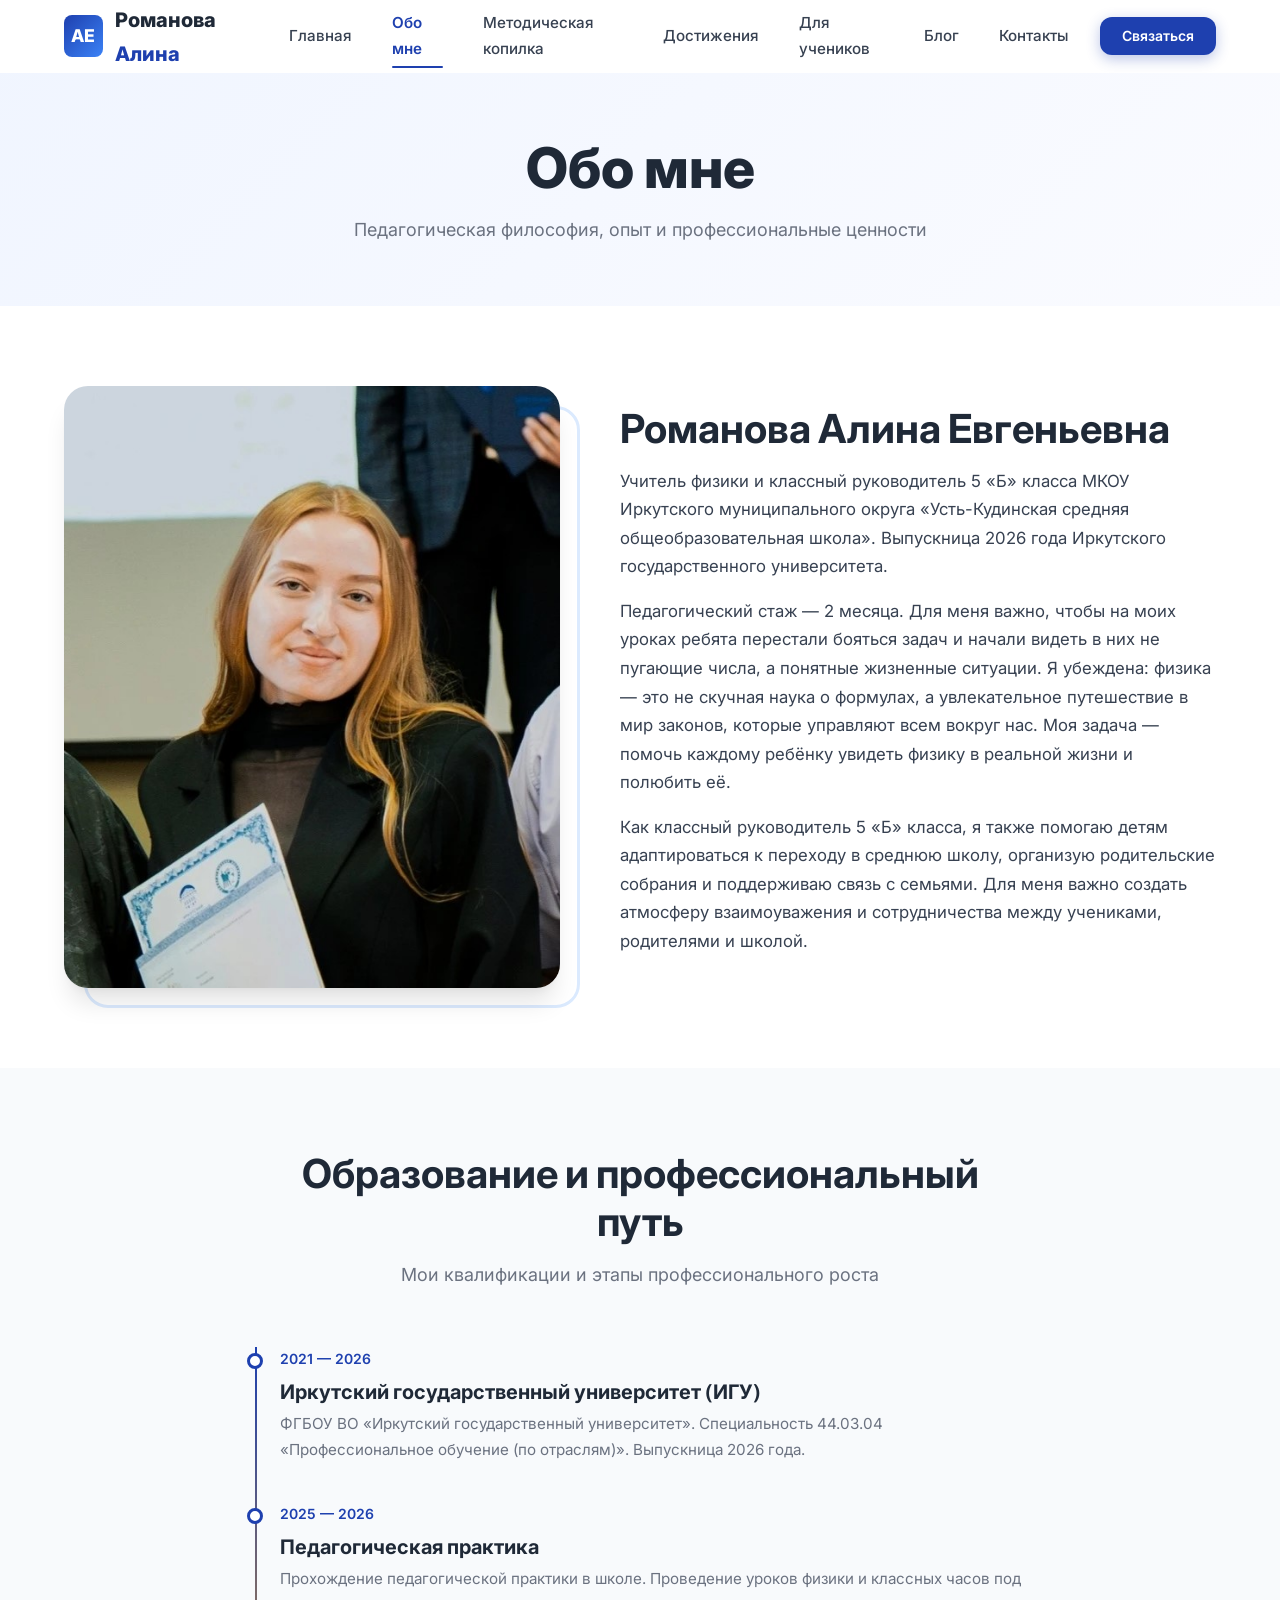
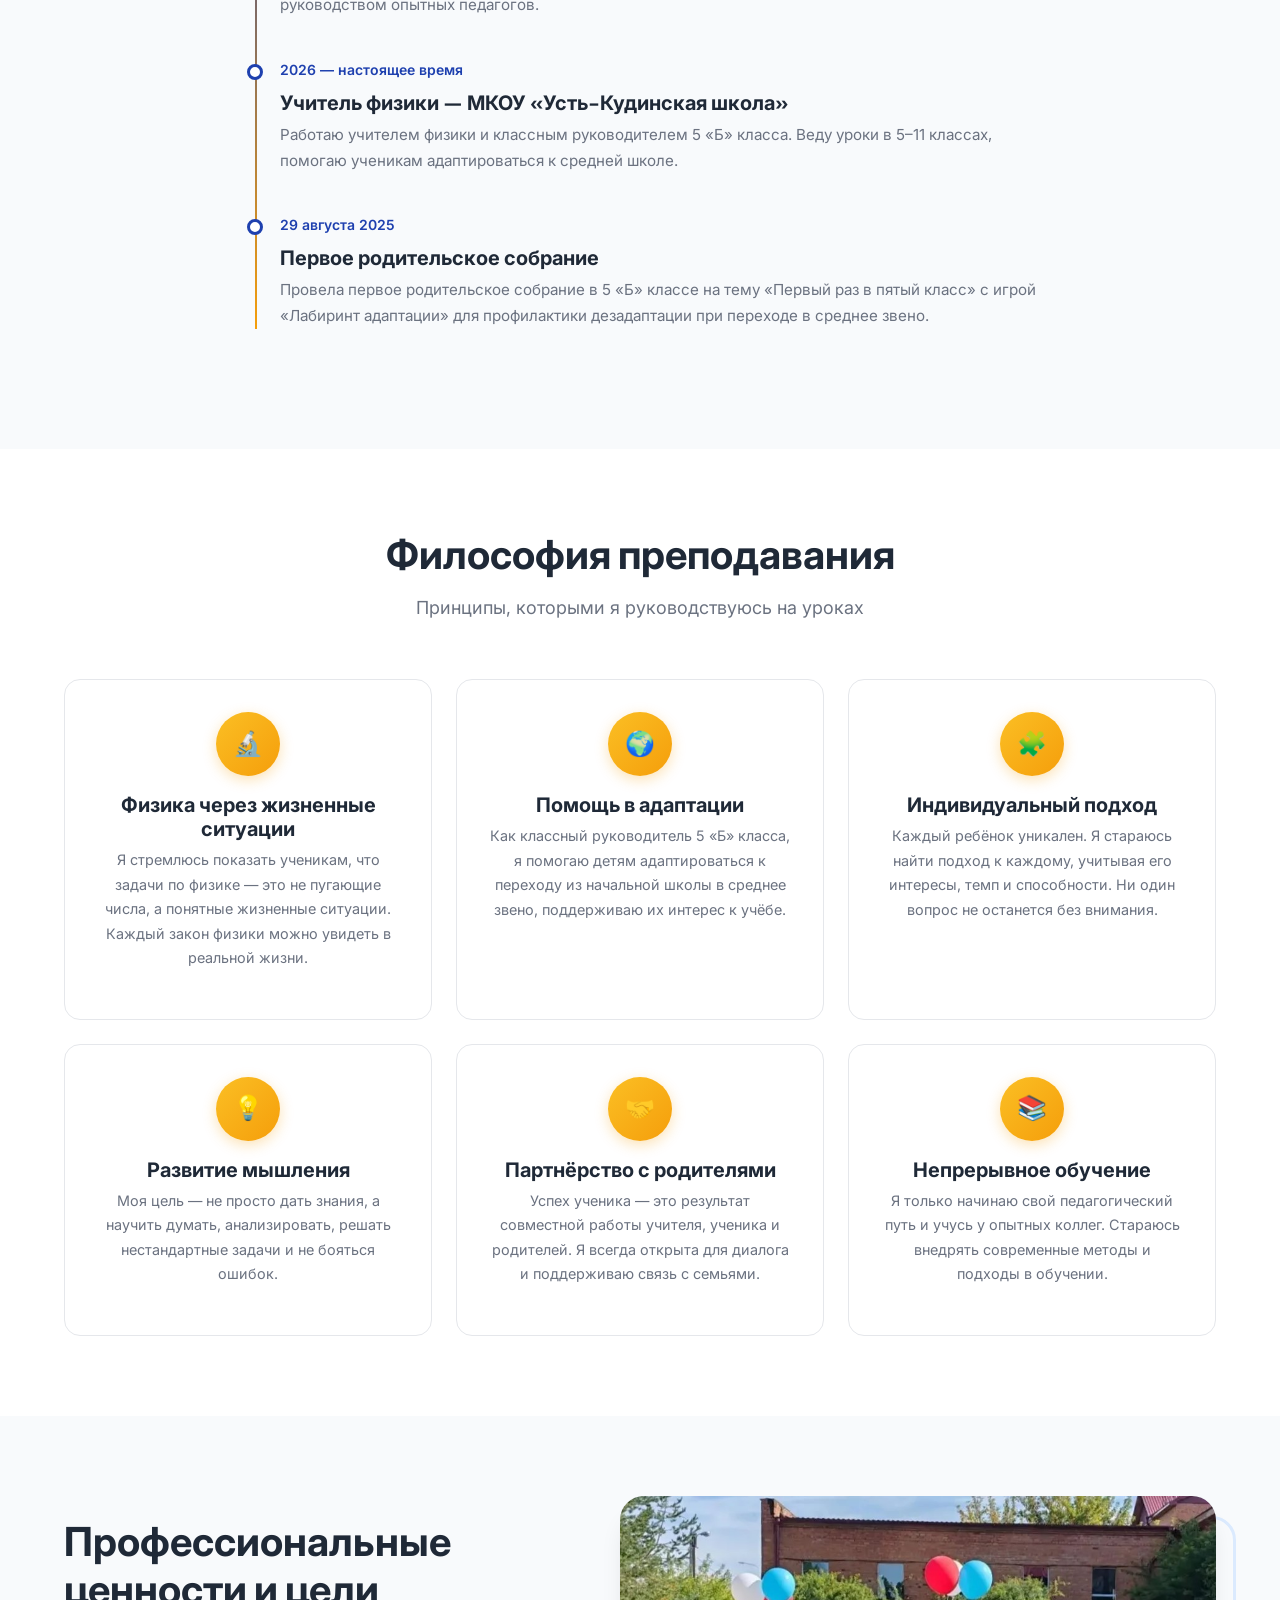
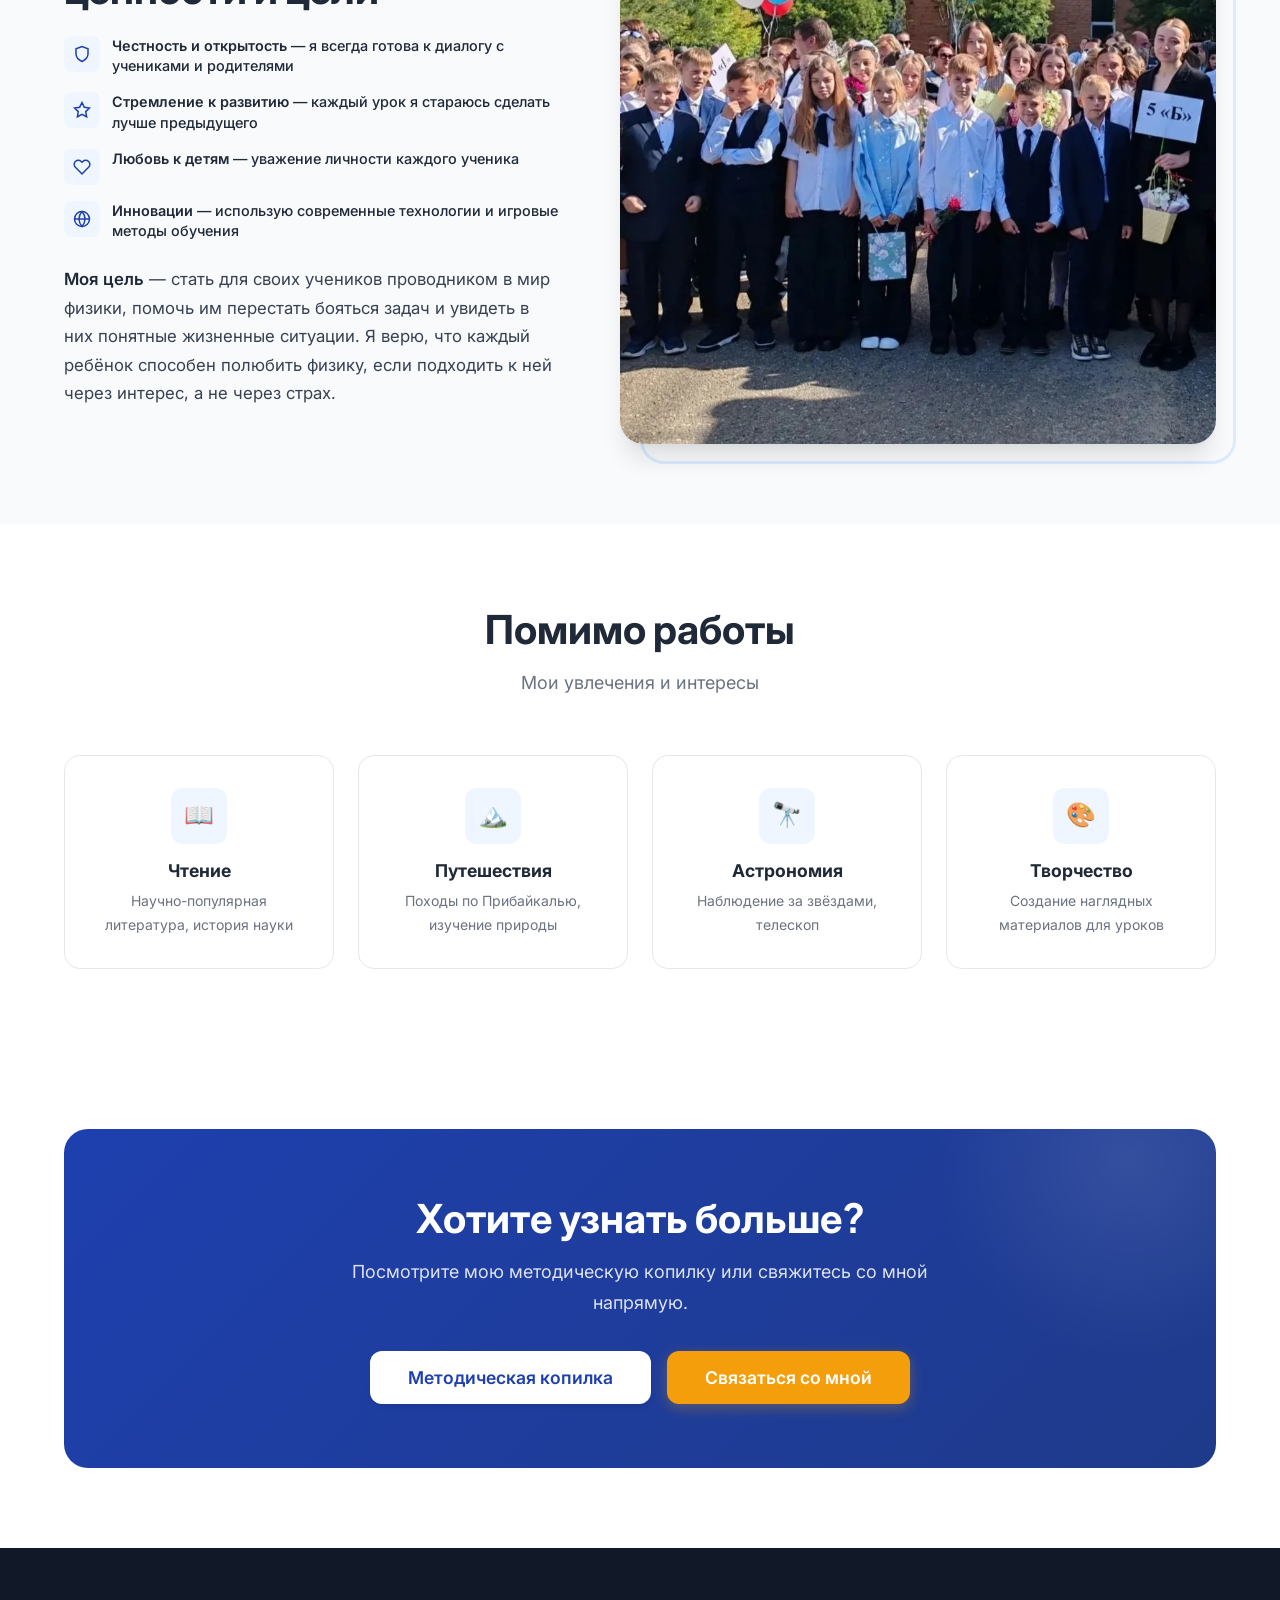
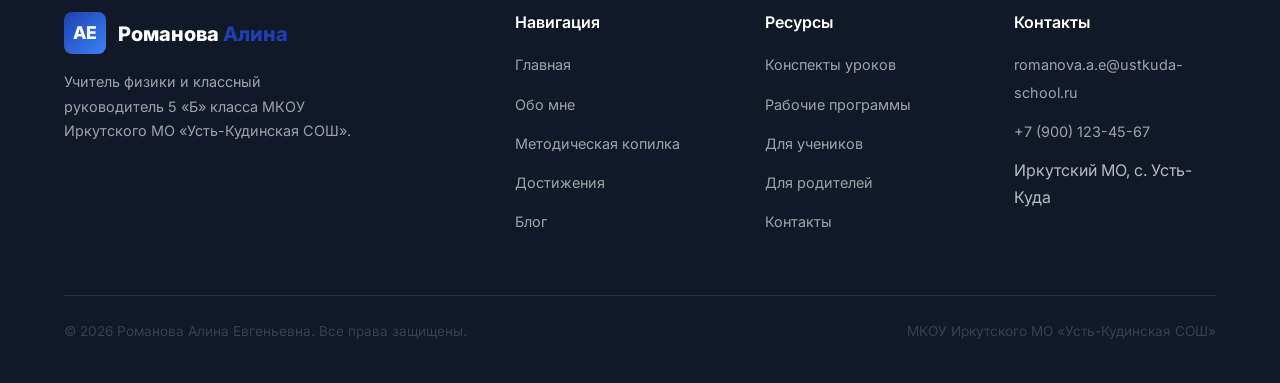
==== commit 1b6e2075: "✨ Финальные обновления: блог, контакты, новые материалы, подвал" ====
--- a/about.html
+++ b/about.html
@@ -1,4 +1,4 @@
-<!DOCTYPE html>
+﻿<!DOCTYPE html>
 <html lang="ru">
 <head>
   <meta charset="UTF-8">
@@ -275,7 +275,7 @@
             <div class="logo-icon">АЕ</div>
             <div class="logo-text">Романова <span>Алина</span></div>
           </a>
-          <p>Учитель физики МКОУ Иркутского муниципального округа «Усть-Кудинская средняя общеобразовательная школа».</p>
+          <p>Учитель физики и классный руководитель 5 «Б» класса МКОУ Иркутского МО «Усть-Кудинская СОШ».</p>
         </div>
         <div>
           <h4 class="footer-title">Навигация</h4>
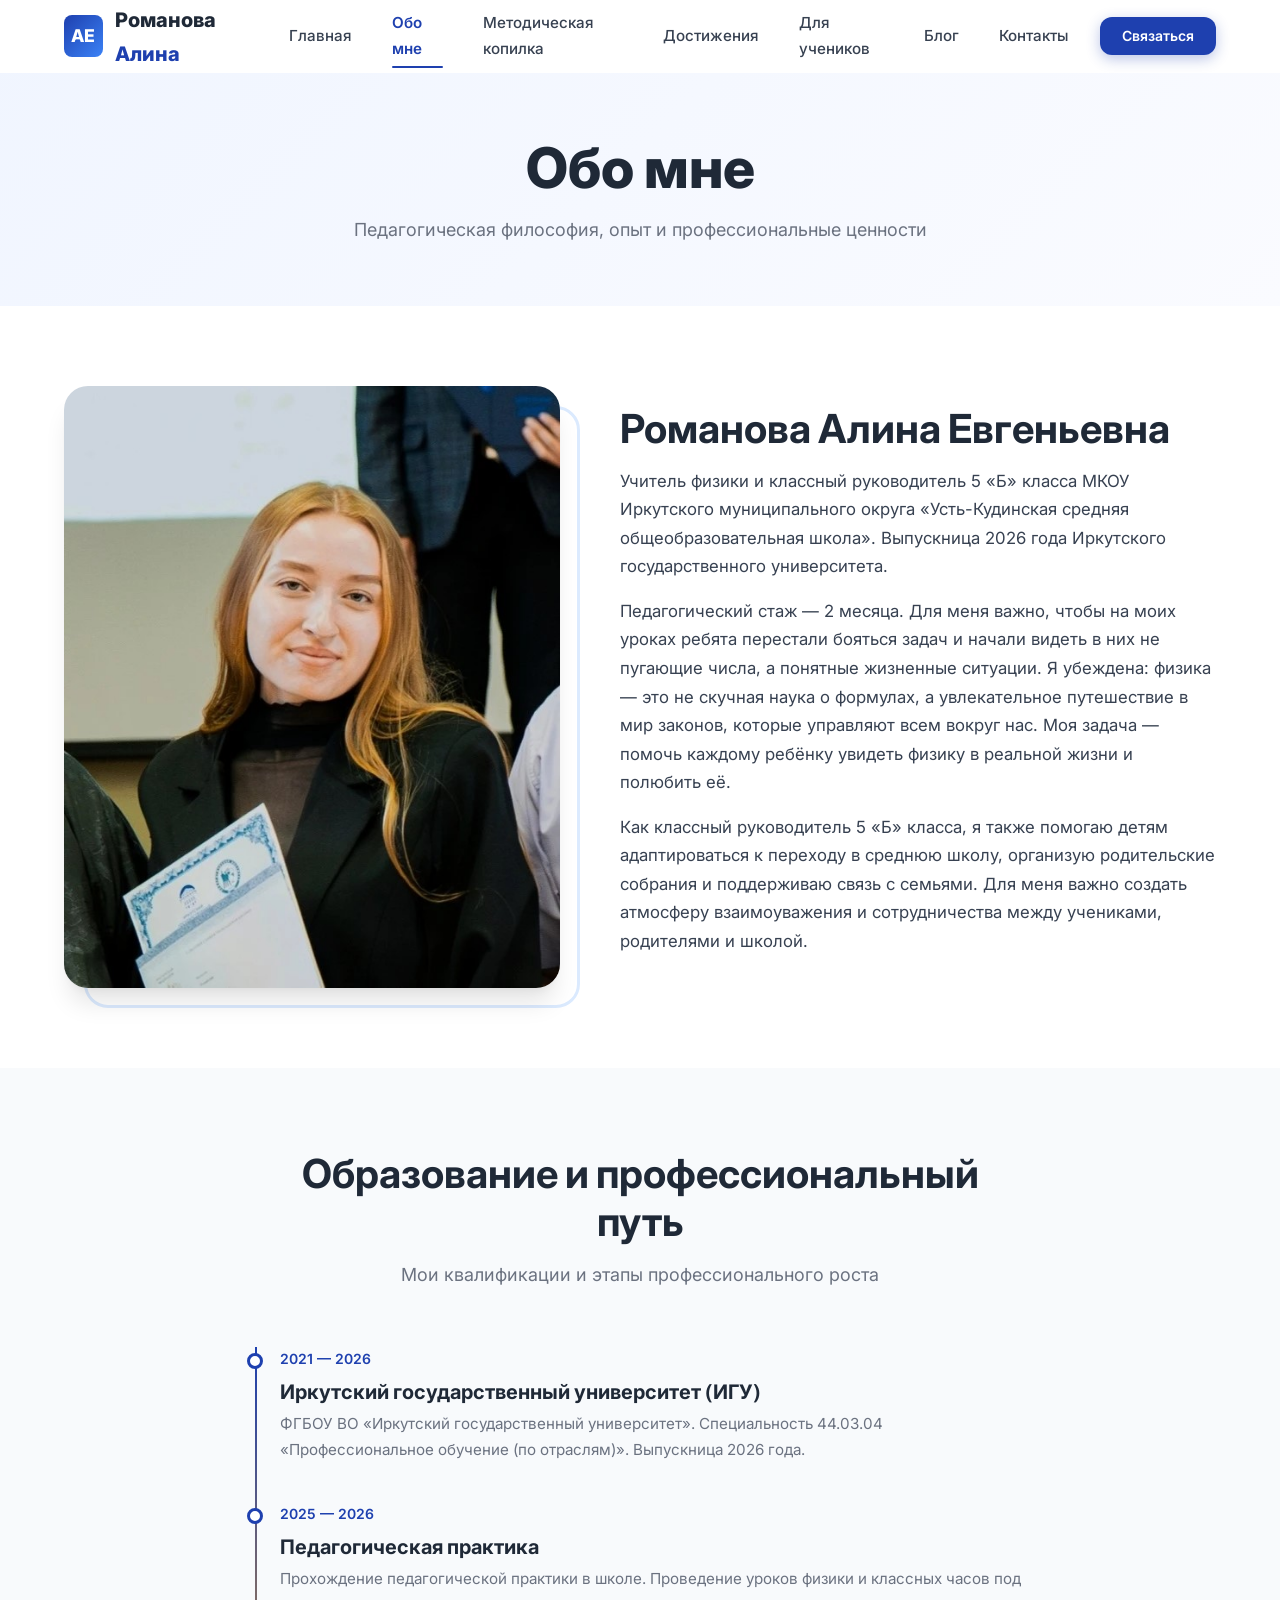
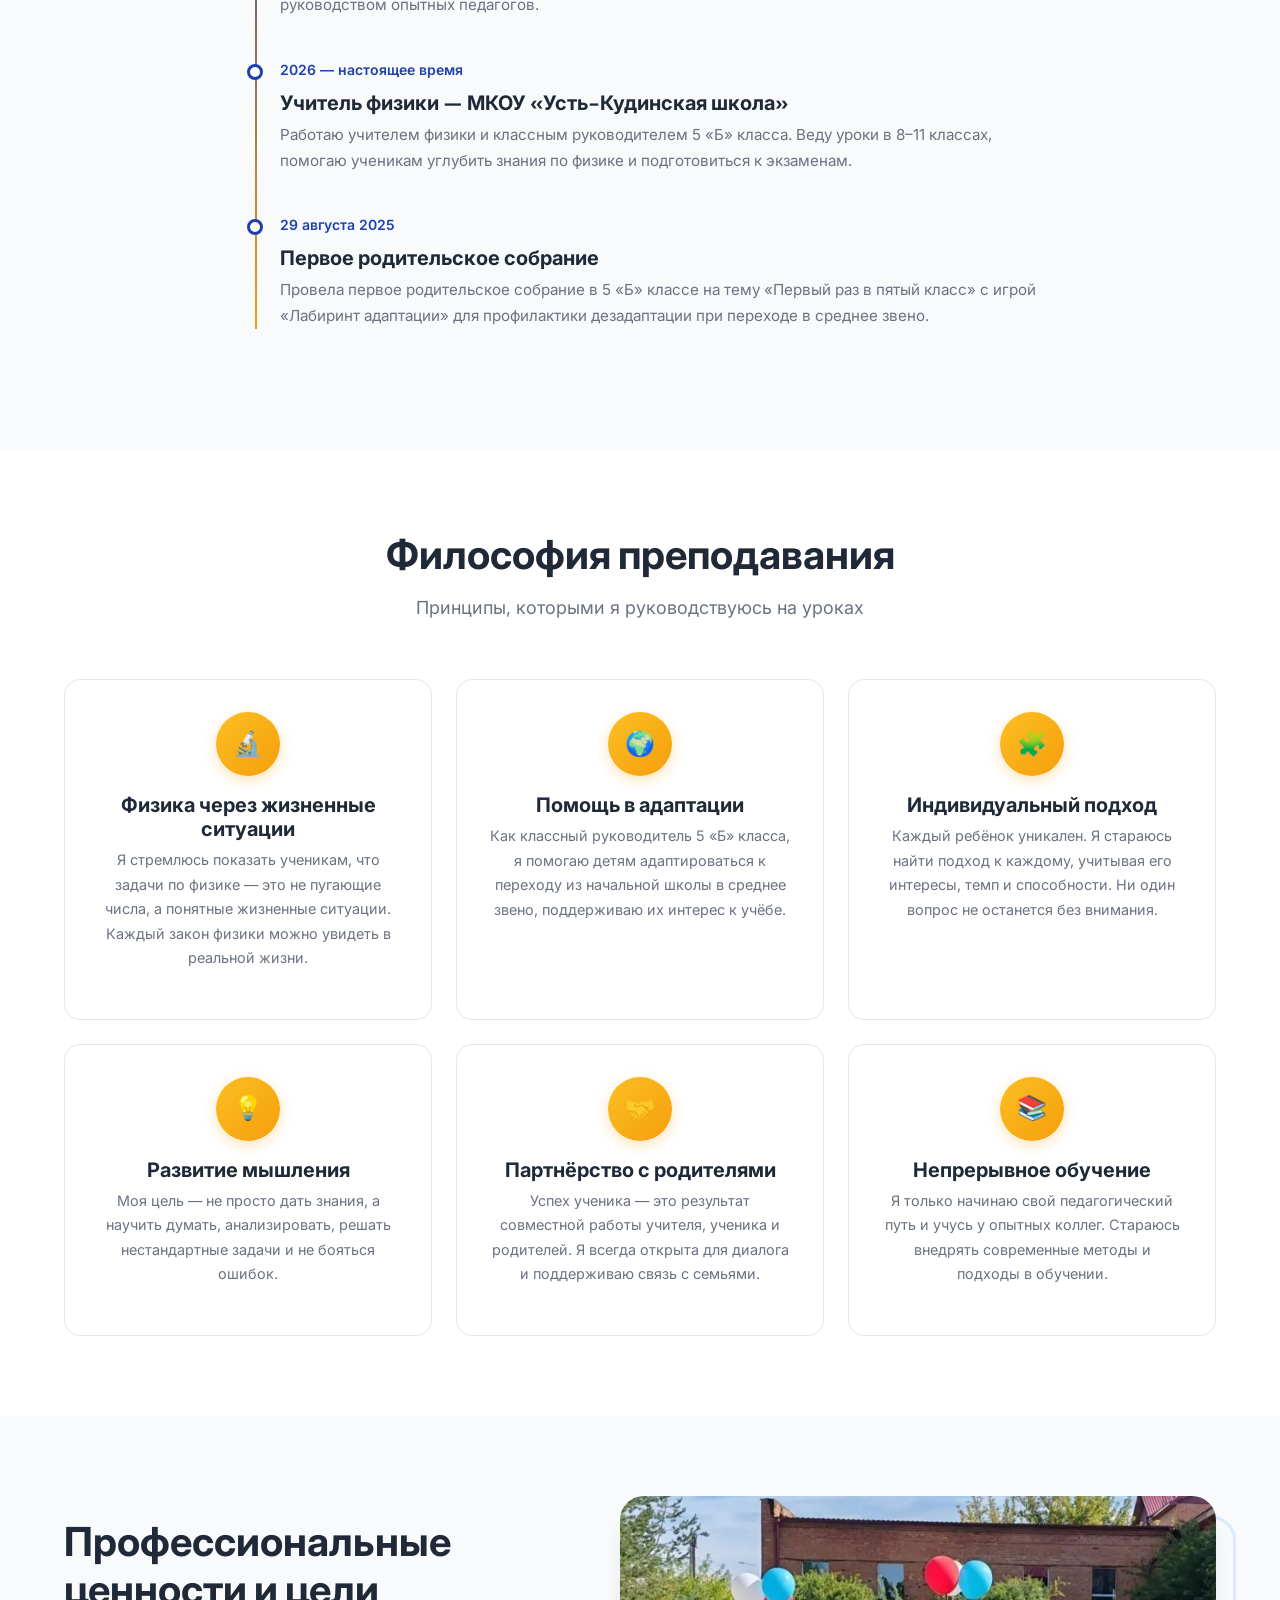
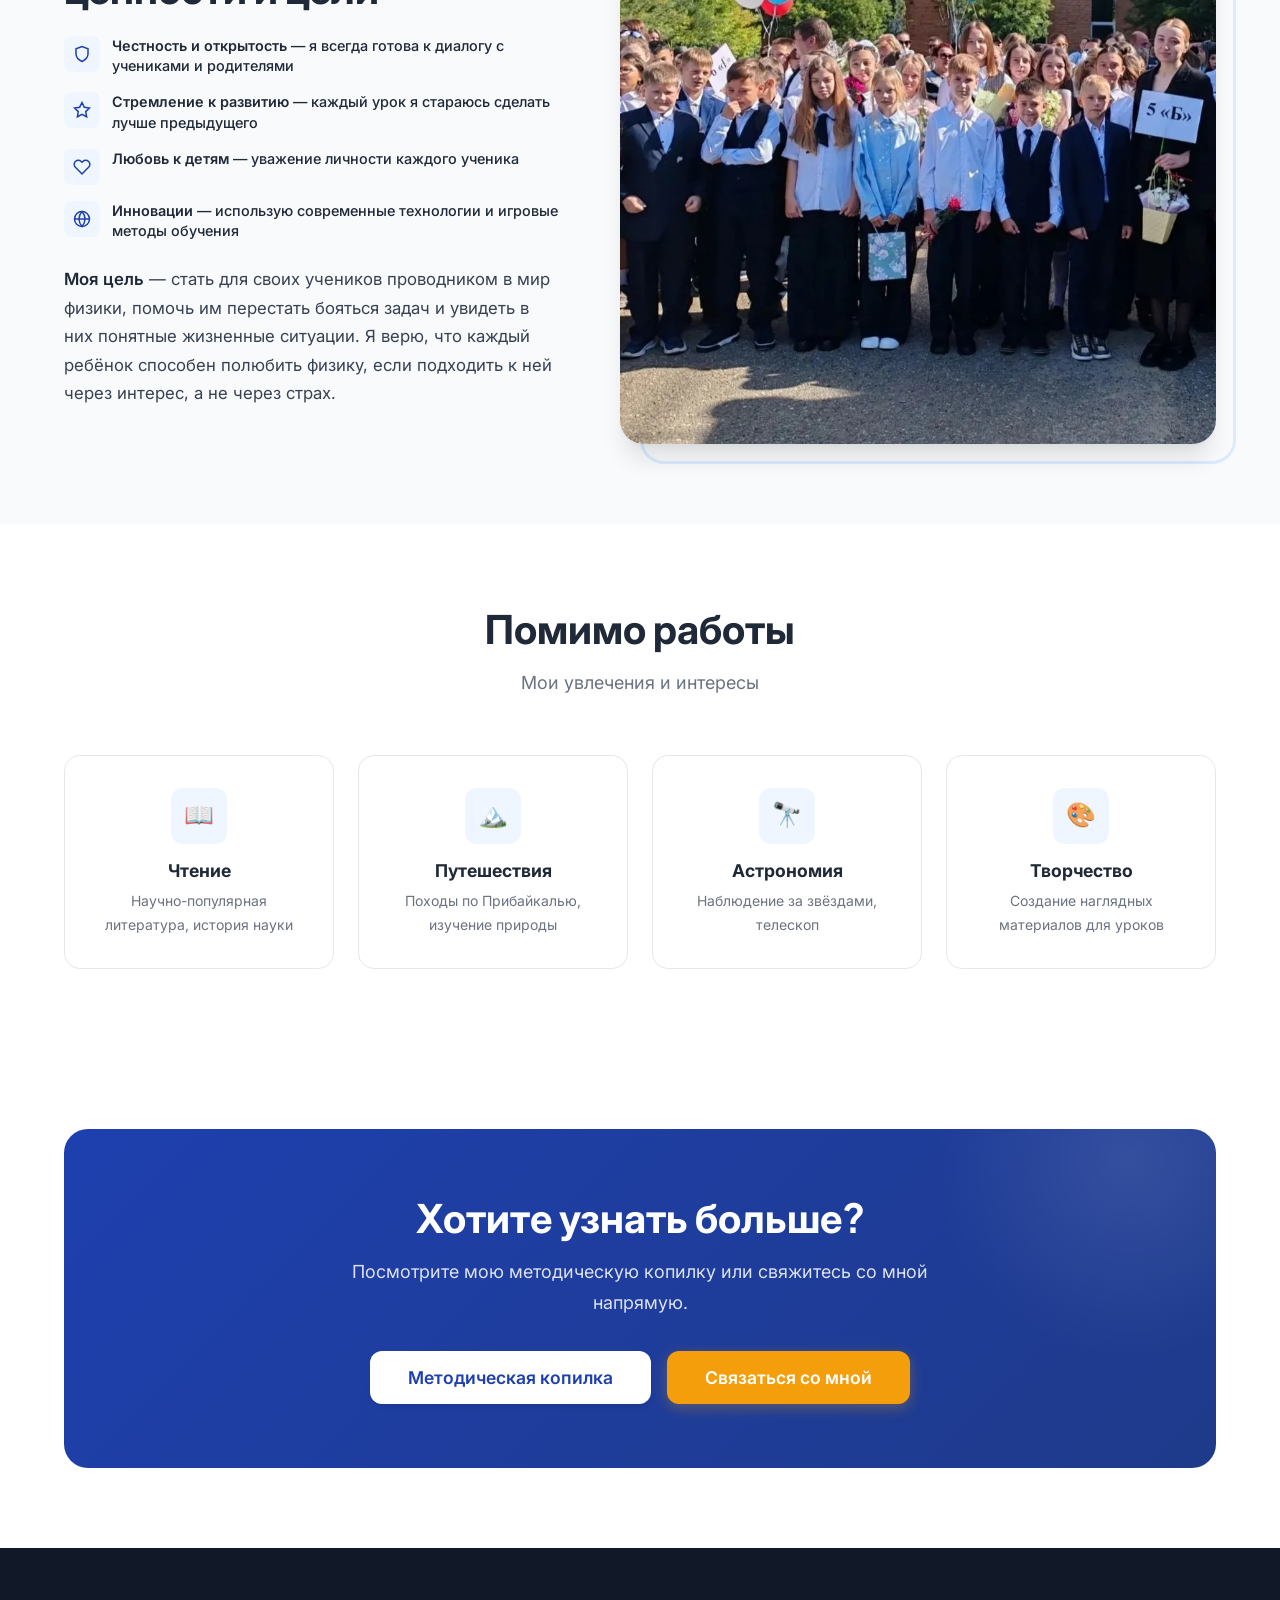
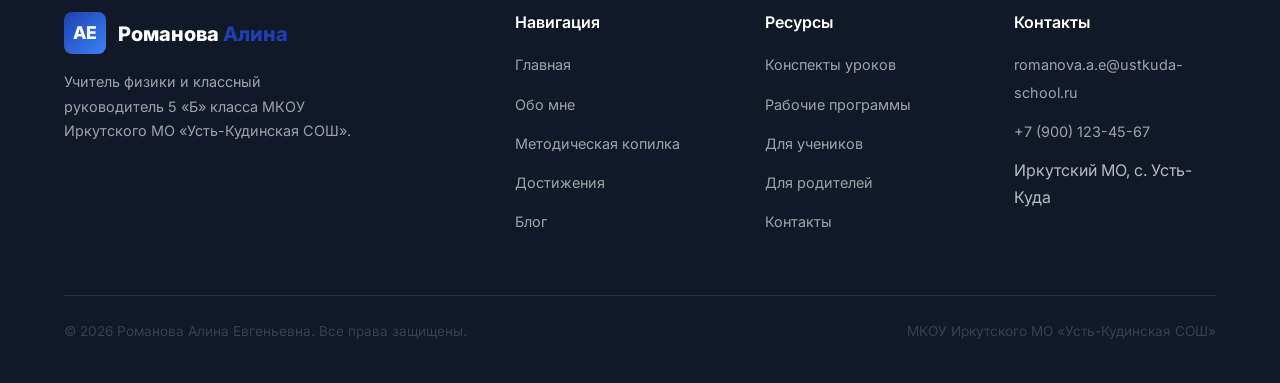
==== commit ac128ca1: "Исправлены классы: 8-11 вместо 5-11" ====
--- a/about.html
+++ b/about.html
@@ -117,7 +117,7 @@
             <div class="timeline-date">2026 — настоящее время</div>
             <div class="timeline-content">
               <h4>Учитель физики — МКОУ «Усть-Кудинская школа»</h4>
-              <p>Работаю учителем физики и классным руководителем 5 «Б» класса. Веду уроки в 5–11 классах, помогаю ученикам адаптироваться к средней школе.</p>
+              <p>Работаю учителем физики и классным руководителем 5 «Б» класса. Веду уроки в 8–11 классах, помогаю ученикам углубить знания по физике и подготовиться к экзаменам.</p>
             </div>
           </div>
           <div class="timeline-item animate-on-scroll">
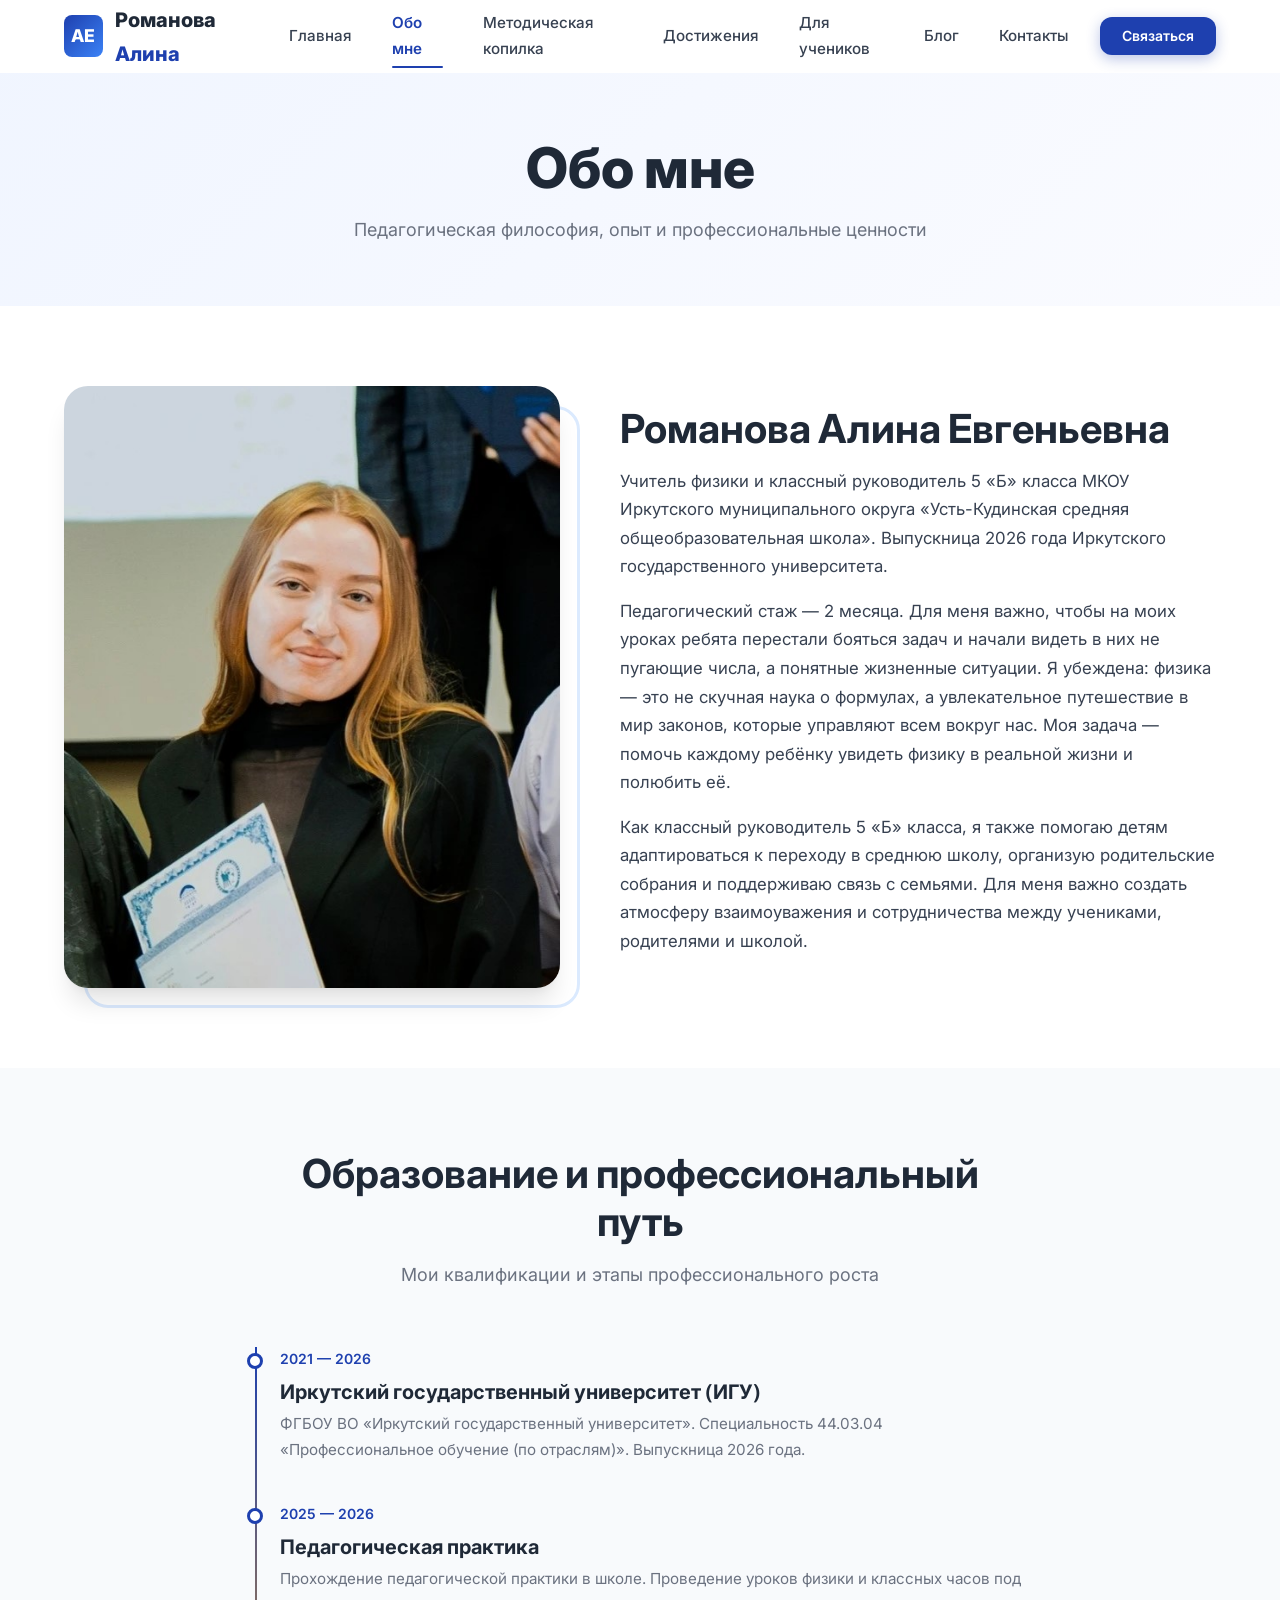
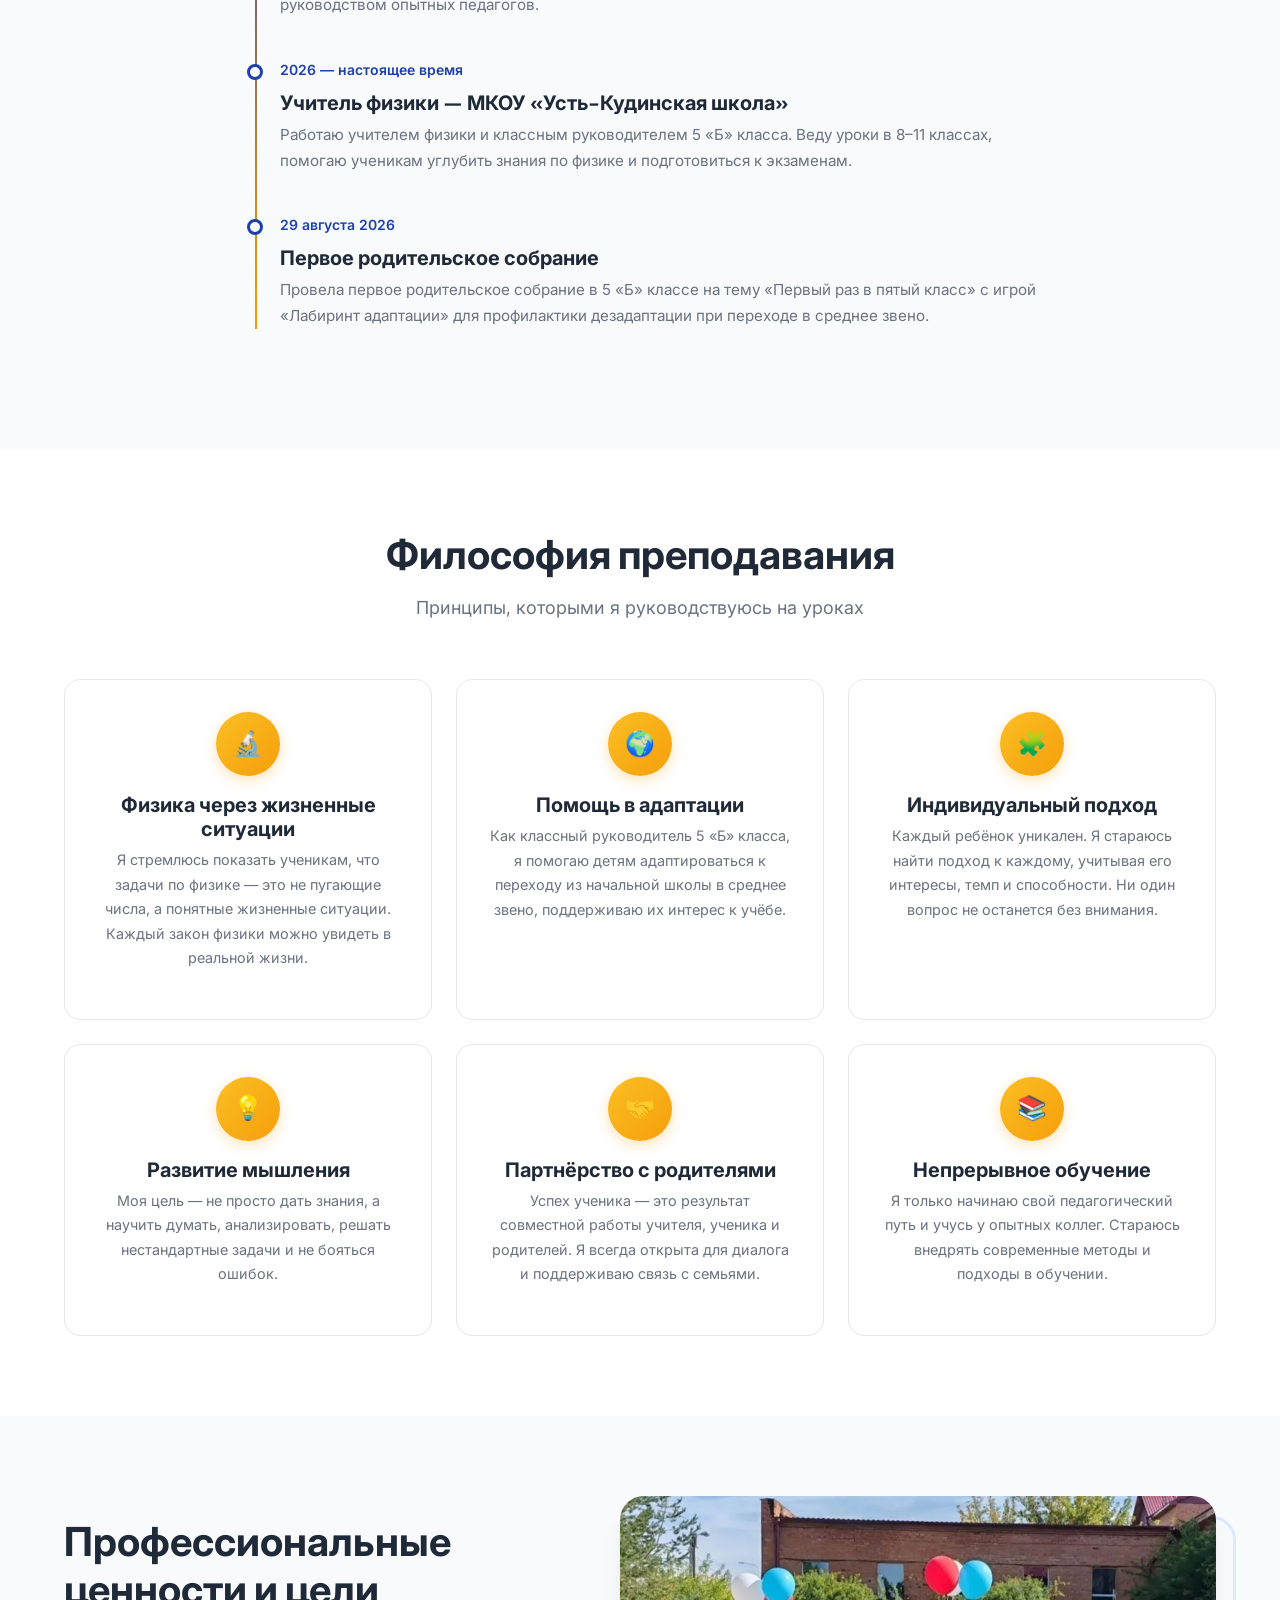
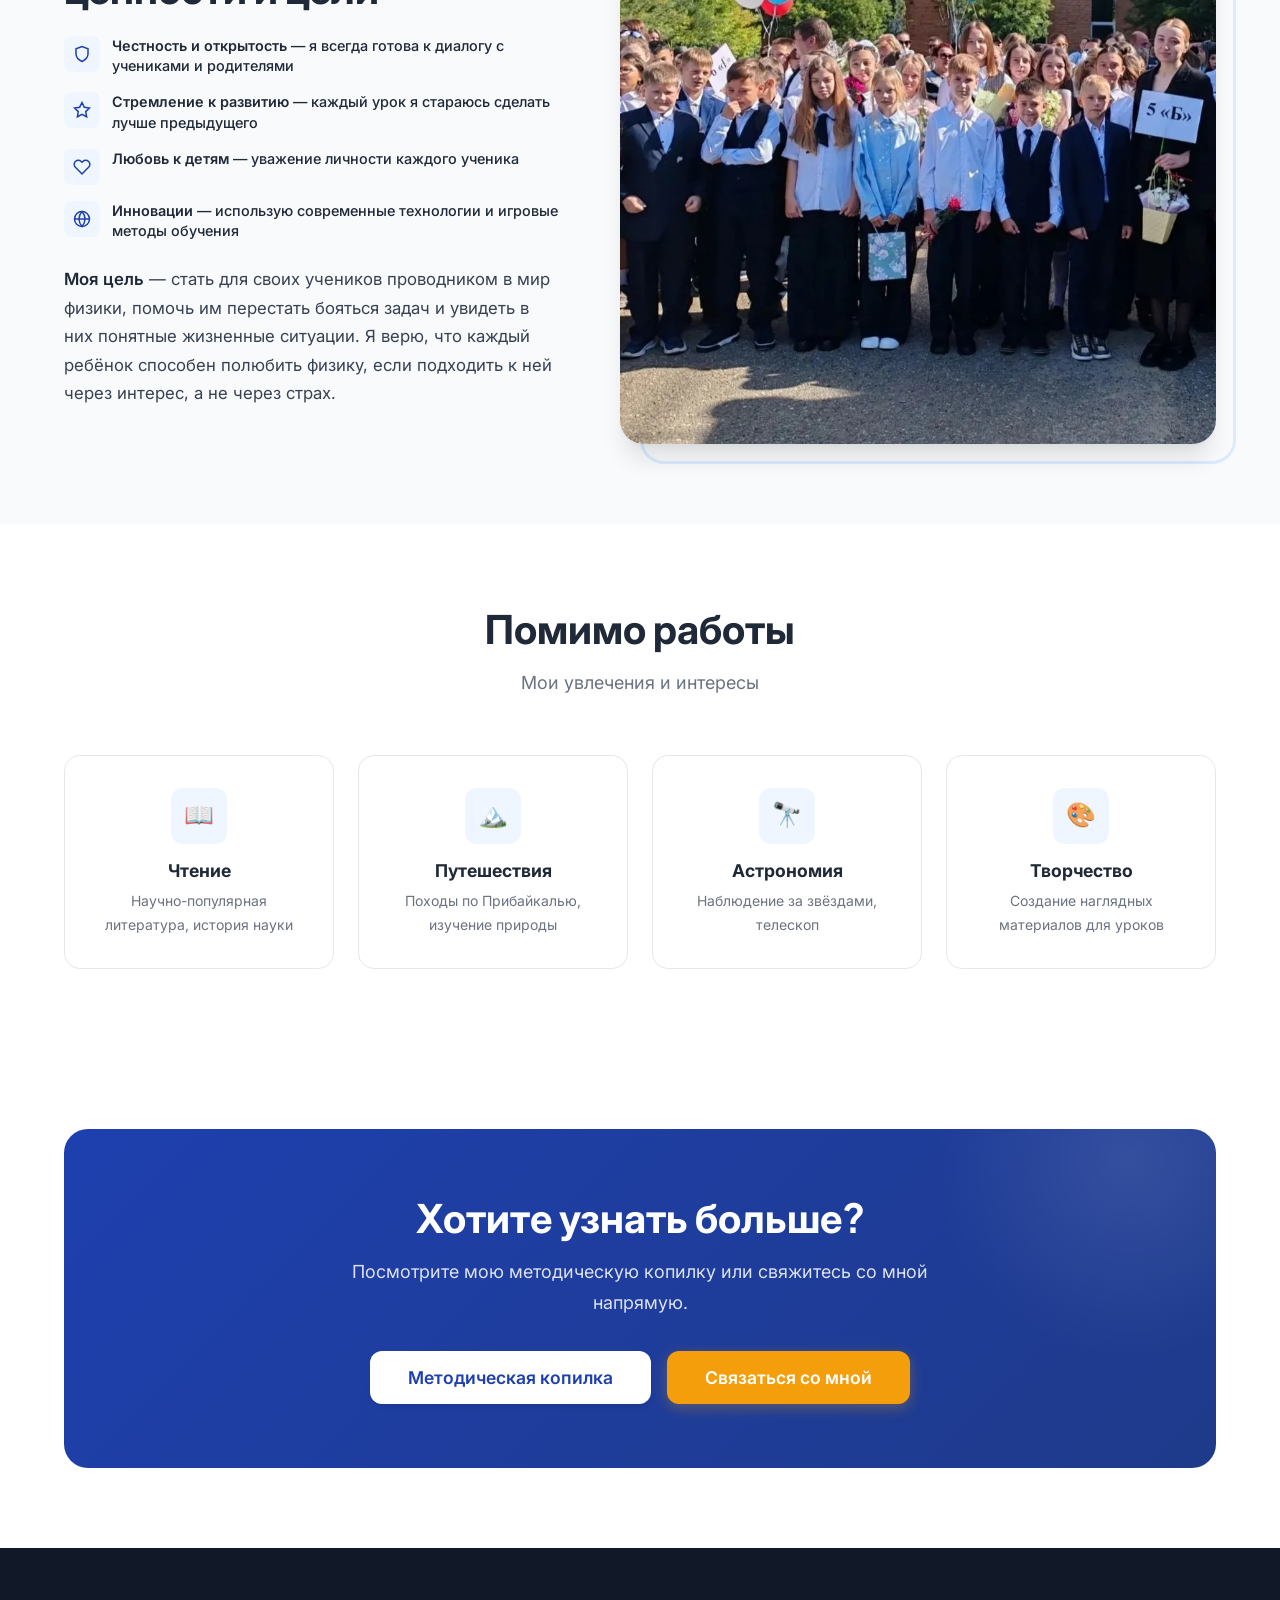
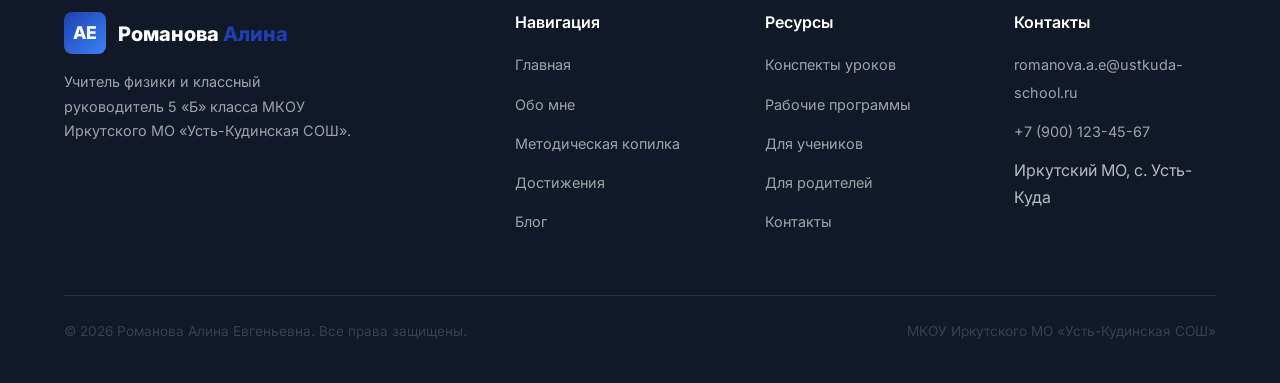
==== commit 466b8a64: "Обновлены даты: педагог устроилась в 2026 году" ====
--- a/about.html
+++ b/about.html
@@ -121,7 +121,7 @@
             </div>
           </div>
           <div class="timeline-item animate-on-scroll">
-            <div class="timeline-date">29 августа 2025</div>
+            <div class="timeline-date">29 августа 2026</div>
             <div class="timeline-content">
               <h4>Первое родительское собрание</h4>
               <p>Провела первое родительское собрание в 5 «Б» классе на тему «Первый раз в пятый класс» с игрой «Лабиринт адаптации» для профилактики дезадаптации при переходе в среднее звено.</p>
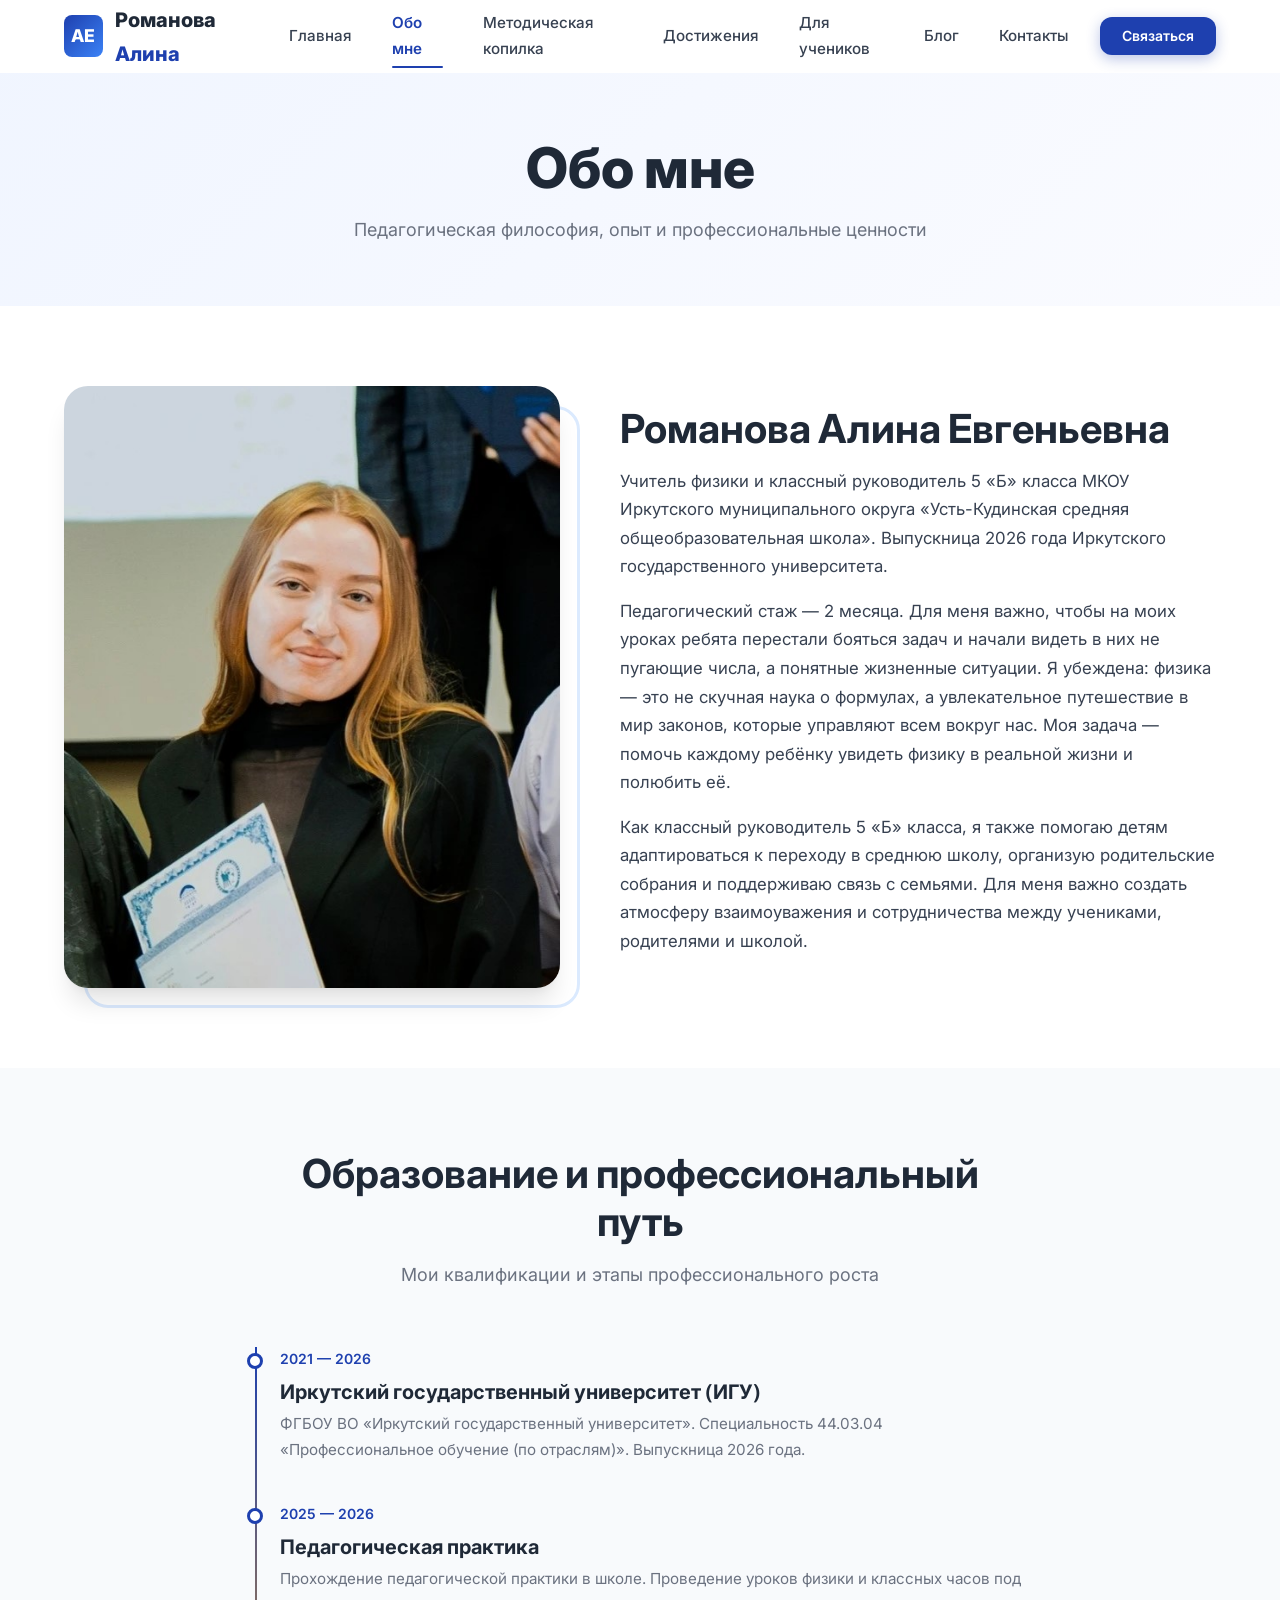
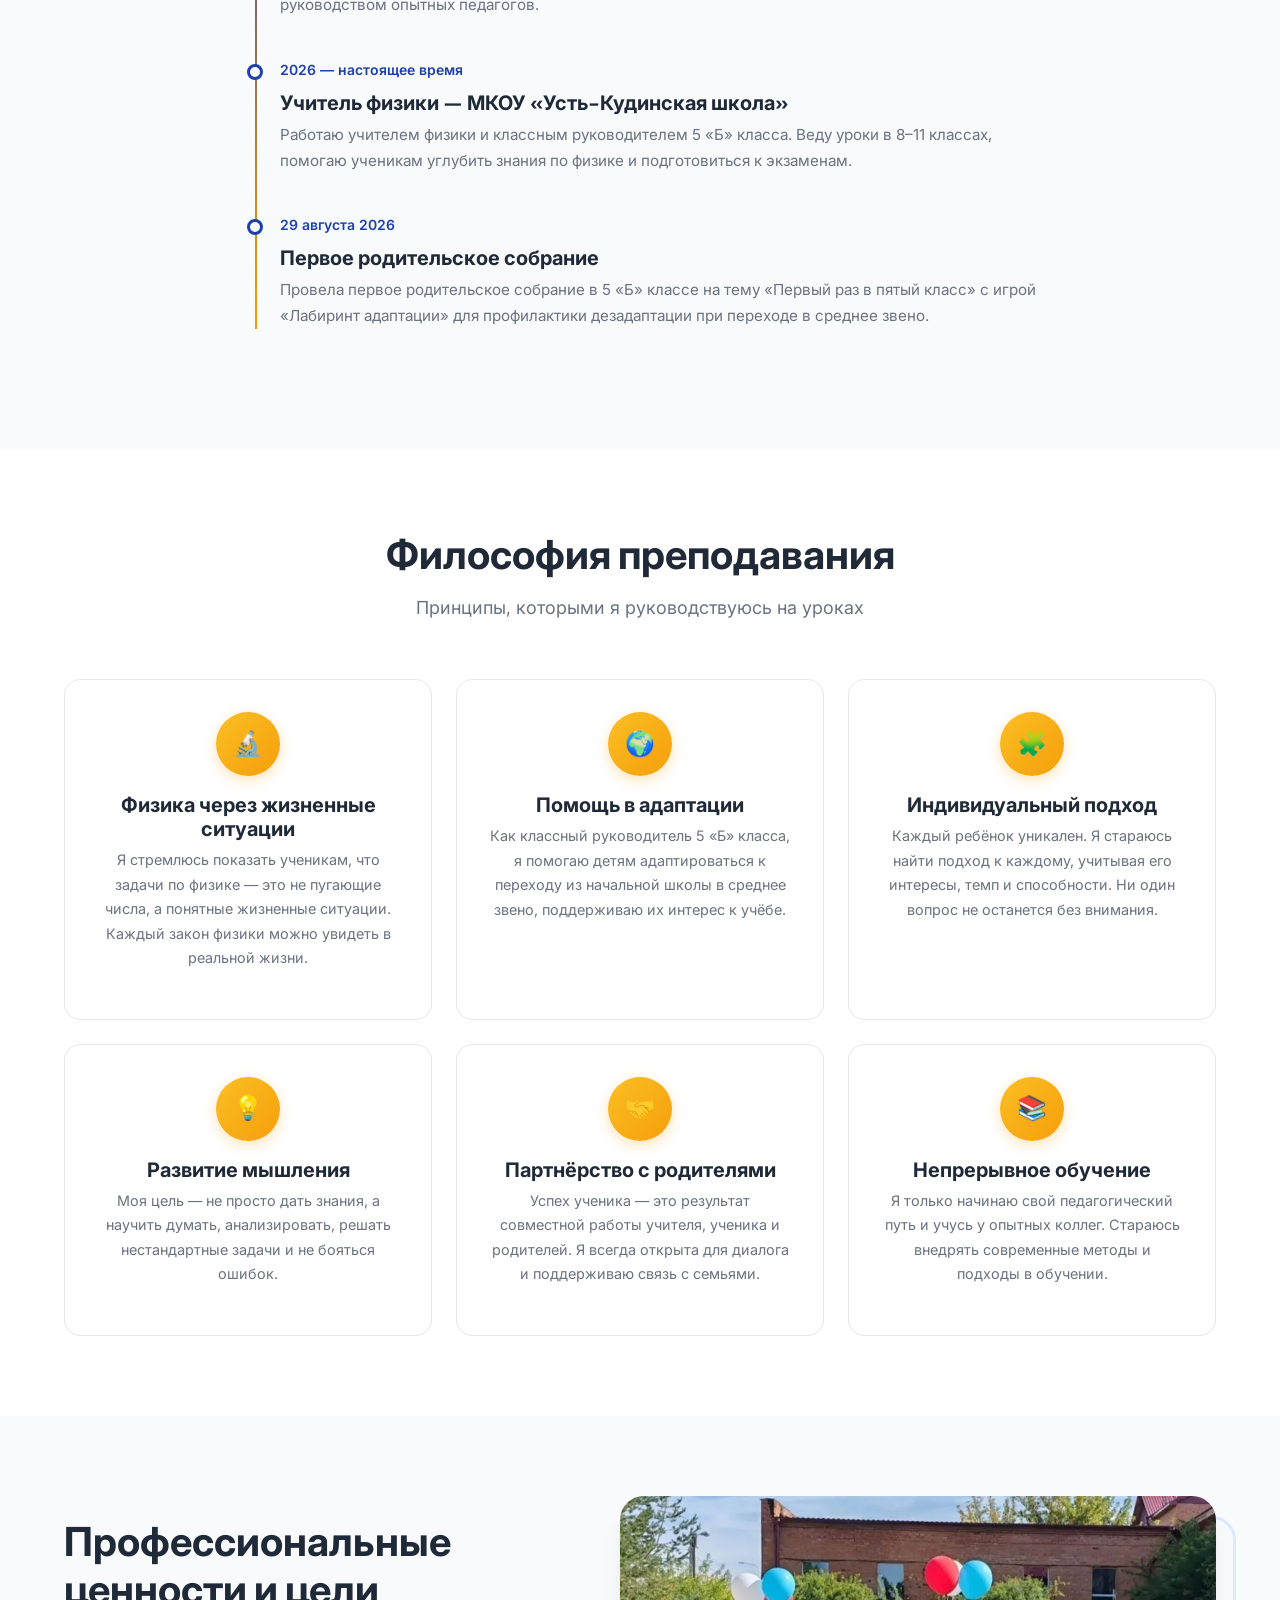
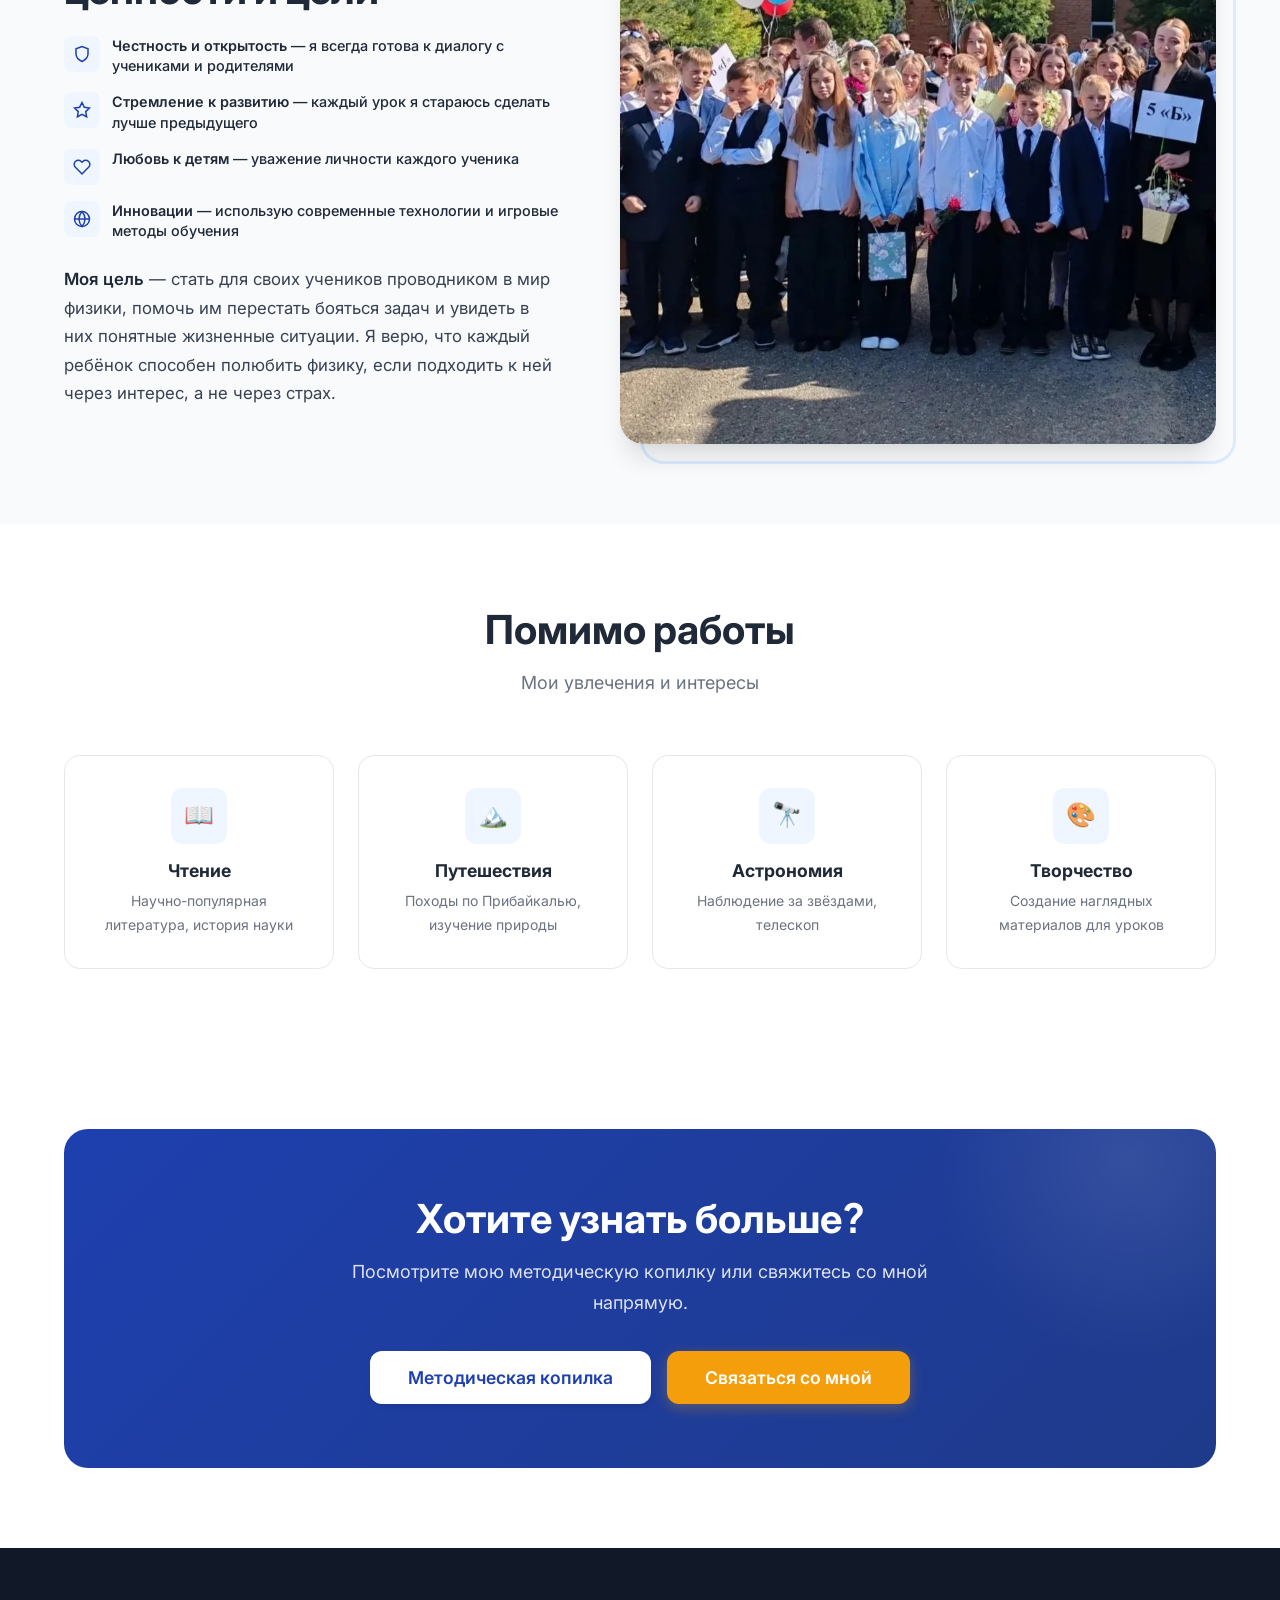
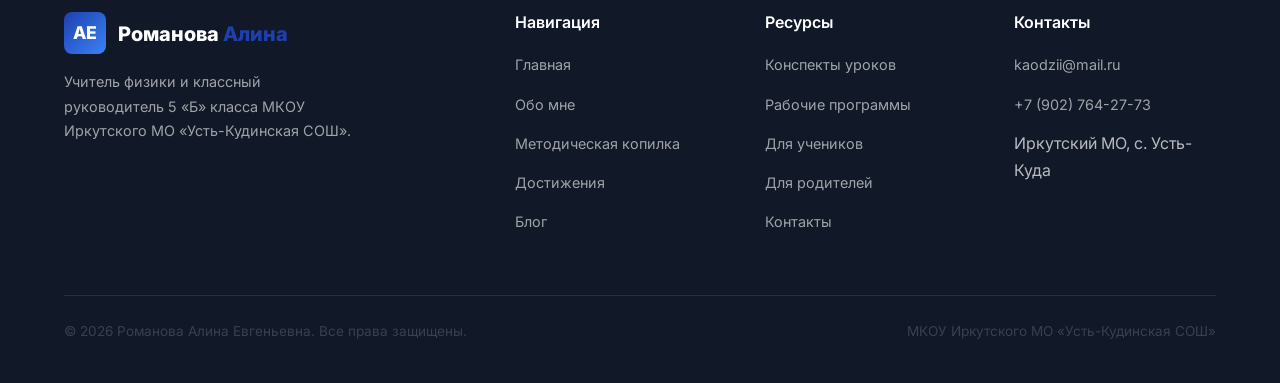
==== commit 3b9cfc02: "Обновлены контактные данные" ====
--- a/about.html
+++ b/about.html
@@ -300,8 +300,8 @@
         <div>
           <h4 class="footer-title">Контакты</h4>
           <ul class="footer-links">
-            <li><a href="mailto:romanova.a.e@ustkuda-school.ru">romanova.a.e@ustkuda-school.ru</a></li>
-            <li><a href="tel:+79001234567">+7 (900) 123-45-67</a></li>
+            <li><a href="mailto:kaodzii@mail.ru">kaodzii@mail.ru</a></li>
+            <li><a href="tel:89027642773">+7 (902) 764-27-73</a></li>
             <li>Иркутский МО, с. Усть-Куда</li>
           </ul>
         </div>
